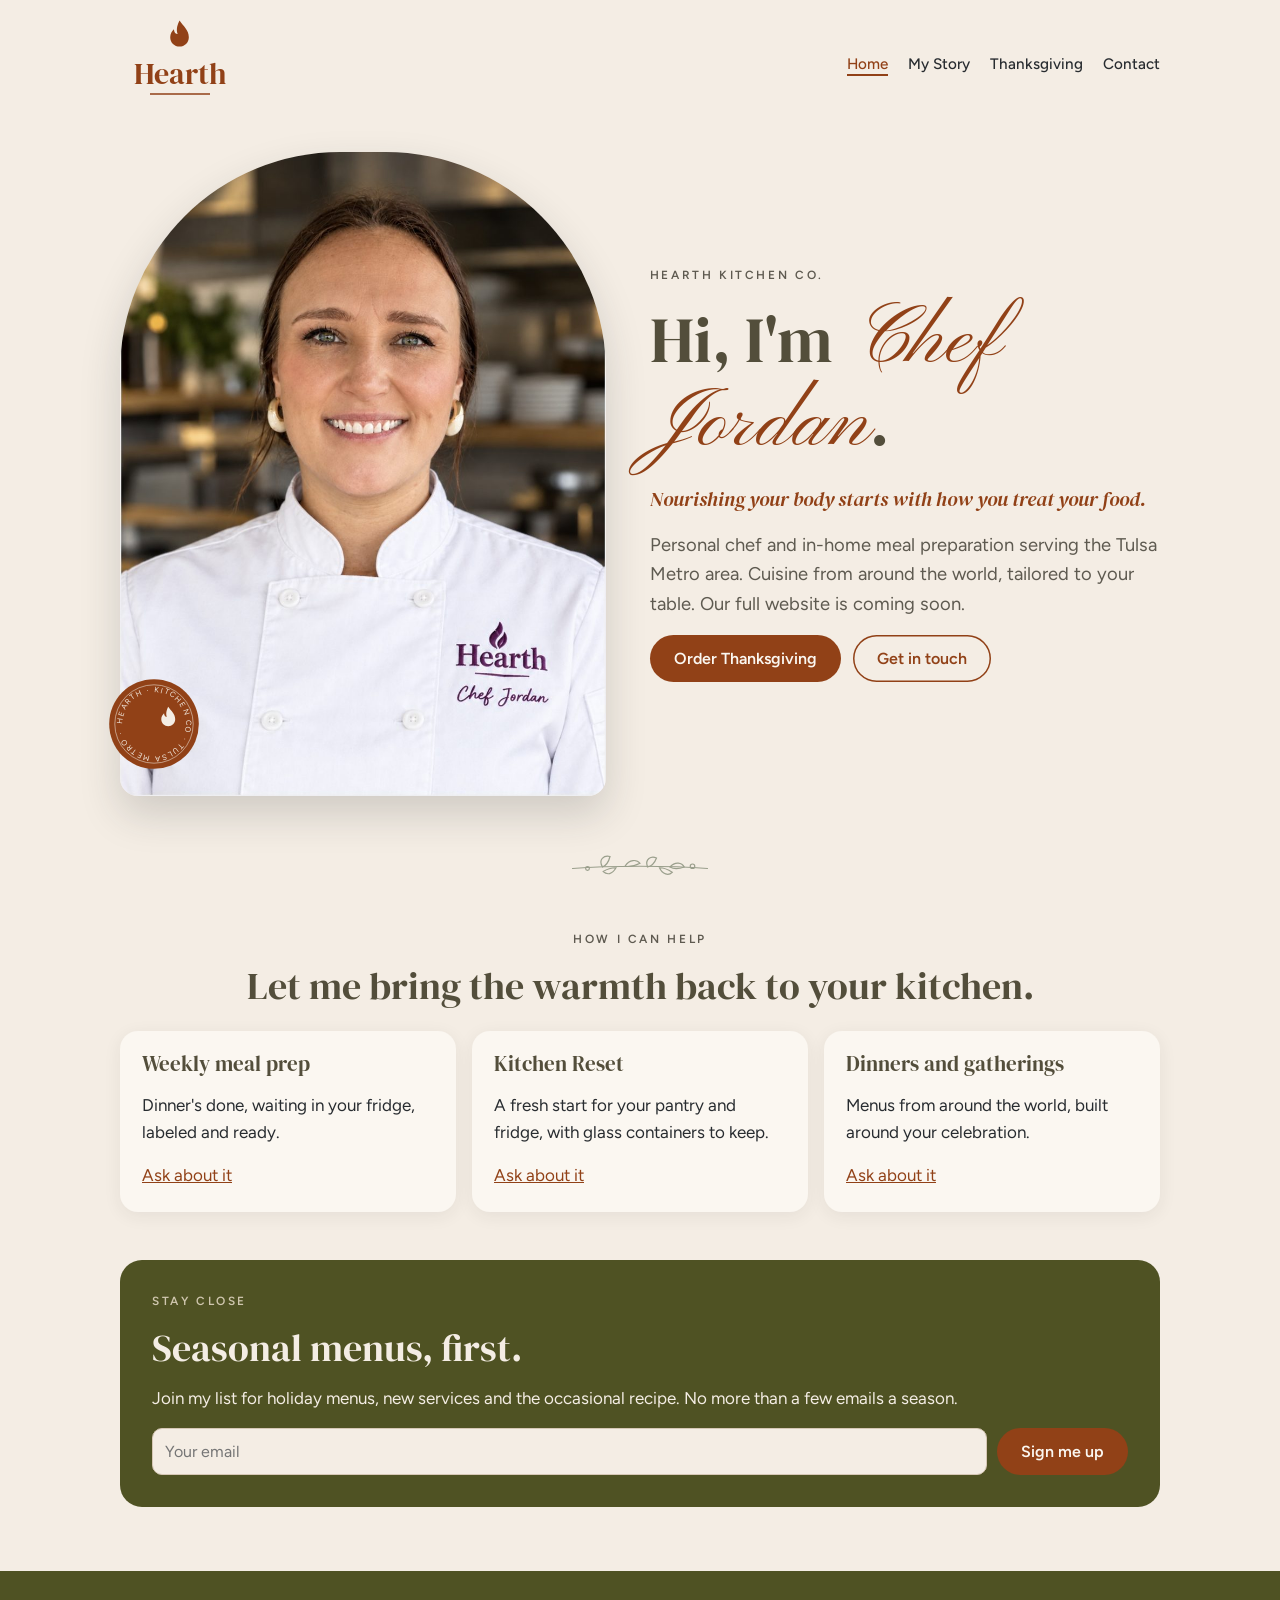
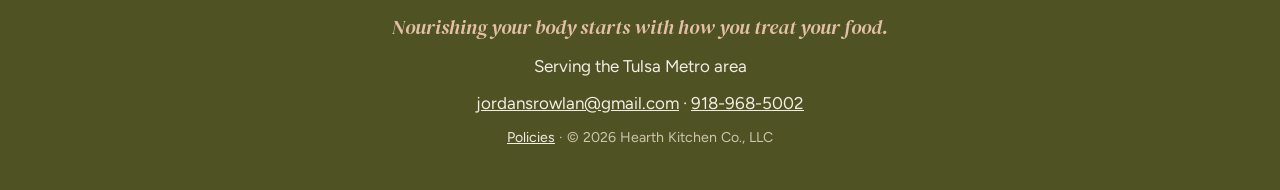
==== index.html @ 982ad9d2 "Add a flame favicon to every page Co-Authored-By: Claude Opus 5.5 <noreply@anthropic.com> Claude-Ses" ====
<!doctype html>
<html lang="en">
<head>
<meta charset="utf-8">
<meta name="viewport" content="width=device-width,initial-scale=1,viewport-fit=cover">
<title>Hearth Kitchen Co. | Chef Jordan, Tulsa Metro</title>
<meta name="description" content="Personal chef and in-home meal preparation serving the Tulsa Metro area. Cuisine from around the world, tailored to your table.">
<meta name="theme-color" content="#914117">
<link rel="icon" href="favicon.svg" type="image/svg+xml">
<link rel="preconnect" href="https://fonts.googleapis.com"><link rel="preconnect" href="https://fonts.gstatic.com" crossorigin><link rel="stylesheet" href="https://fonts.googleapis.com/css2?family=DM+Serif+Display:ital@0;1&family=Figtree:wght@400;500;600&family=Pinyon+Script&display=swap">
<link rel="stylesheet" href="style.css">
<script type="application/ld+json">{"@context":"https://schema.org","@type":"FoodEstablishment","name":"Hearth Kitchen Co.","legalName":"Hearth Kitchen Co., LLC","description":"Personal chef and in-home meal preparation serving the Tulsa Metro area.","telephone":"+1-918-968-5002","email":"jordansrowlan@gmail.com","founder":{"@type":"Person","name":"Jordan Rowlan","jobTitle":"Owner and Chef"},"areaServed":{"@type":"Place","name":"Tulsa Metro area, Oklahoma"},"address":{"@type":"PostalAddress","addressLocality":"Broken Arrow","addressRegion":"OK","addressCountry":"US"},"servesCuisine":"Global, seasonal, home-cooked","slogan":"Nourishing your body starts with how you treat your food."}</script>
</head>
<body>
<a class="skip" href="#main">Skip to content</a>
<div class="wrap">
<header class="site-head">
  <a class="brand" href="index.html" aria-label="Hearth Kitchen Co. home"><svg viewBox="0 0 120 92" role="img" aria-label="Hearth"><g transform="translate(0,0) scale(.62) translate(36,0)"><path d="M60 4c6 9 15 15 15 27 0 9-7 15-15 15s-15-6-15-15c0-6 3-10 6-13 0 5 3 8 6 8-3-8 0-16 3-22z" fill="currentColor"/></g><text x="60" y="66" text-anchor="middle" font-family="DM Serif Display, Georgia, serif" font-size="30" fill="currentColor">Hearth</text><line x1="30" y1="76" x2="90" y2="76" stroke="currentColor" stroke-width="1.4"/></svg></a>
  <nav class="site-nav" aria-label="Main"><ul><li><a href="index.html" aria-current="page">Home</a></li><li><a href="story.html">My Story</a></li><li><a href="thanksgiving.html">Thanksgiving</a></li><li><a href="contact.html">Contact</a></li></ul></nav>
</header>
<main id="main">

<section class="hero" aria-labelledby="hi">
  <div class="portrait">
    <img src="images/chef-jordan.jpg" width="900" height="1193" alt="Chef Jordan Rowlan of Hearth Kitchen Co., smiling in her Hearth chef coat." fetchpriority="high">
    <svg class="seal" viewBox="0 0 120 120" aria-hidden="true"><defs><path id="ring" d="M60 60m-40 0a40 40 0 1 1 80 0a40 40 0 1 1-80 0"/></defs><circle cx="60" cy="60" r="56" fill="#914117"/><circle cx="60" cy="60" r="49" fill="none" stroke="#F4EDE4" stroke-opacity=".55" stroke-width="1.2"/><text font-family="Figtree, sans-serif" font-size="9.5" letter-spacing="3" fill="#F4EDE4"><textPath href="#ring" textLength="244" lengthAdjust="spacing">HEARTH · KITCHEN CO · TULSA METRO ·</textPath></text><g transform="translate(43,36) scale(.58)" style="color:#F4EDE4"><path d="M60 4c6 9 15 15 15 27 0 9-7 15-15 15s-15-6-15-15c0-6 3-10 6-13 0 5 3 8 6 8-3-8 0-16 3-22z" fill="currentColor"/></g></svg>
  </div>
  <div class="stack">
    <div class="label">Hearth Kitchen Co.</div>
    <h1 id="hi">Hi, I'm <span class="script">Chef Jordan</span>.</h1>
    <p class="tagline">Nourishing your body starts with how you treat your food.</p>
    <p class="lede">Personal chef and in-home meal preparation serving the Tulsa Metro area. Cuisine from around the world, tailored to your table. Our full website is coming soon.</p>
    <div class="ctas">
      <a class="btn" href="thanksgiving.html">Order Thanksgiving</a>
      <a class="btn ghost" href="contact.html">Get in touch</a>
    </div>
  </div>
</section>

<svg class="sprig" viewBox="0 0 200 40" aria-hidden="true" fill="none" stroke="currentColor" stroke-width="1.6" stroke-linecap="round"><path d="M10 22 C60 18 140 18 190 22"/><path d="M50 20c-6-10 2-16 10-14-2 8-5 12-10 14z"/><path d="M80 19c6-10 16-9 20-4-8 4-14 5-20 4z"/><path d="M110 20c-4-11 5-15 12-12-3 8-7 11-12 12z"/><path d="M140 20c7-8 16-6 19 0-8 3-14 3-19 0z"/><path d="M68 21c-5 9-12 10-17 5 6-4 11-5 17-5z"/><path d="M126 21c4 9 12 11 17 6-6-4-11-6-17-6z"/><circle cx="170" cy="19" r="3"/><circle cx="30" cy="22" r="2.5"/></svg>

<section aria-labelledby="help">
  <div class="stack" style="text-align:center;justify-items:center;margin-bottom:24px">
    <div class="label">How I can help</div>
    <h2 id="help">Let me bring the warmth back to your kitchen.</h2>
  </div>
  <div class="offer">
    <article class="card stack"><h3>Weekly meal prep</h3><p>Dinner's done, waiting in your fridge, labeled and ready.</p><p><a href="contact.html">Ask about it</a></p></article>
    <article class="card stack"><h3>Kitchen Reset</h3><p>A fresh start for your pantry and fridge, with glass containers to keep.</p><p><a href="contact.html">Ask about it</a></p></article>
    <article class="card stack"><h3>Dinners and gatherings</h3><p>Menus from around the world, built around your celebration.</p><p><a href="contact.html">Ask about it</a></p></article>
  </div>
</section>

<section class="dark stack" aria-labelledby="news">
  <div class="label">Stay close</div>
  <h2 id="news">Seasonal menus, first.</h2>
  <p>Join my list for holiday menus, new services and the occasional recipe. No more than a few emails a season.</p>
  <form class="inline-form" action="#" method="POST" data-formspree data-thanks="You're on the list. Thank you! With love, Jordan.">
    <label for="news-email" class="skip">Email</label>
    <input id="news-email" name="email" type="email" autocomplete="email" placeholder="Your email" required>
    <input type="hidden" name="_subject" value="New email signup">
    <input type="hidden" name="list" value="newsletter">
    <button class="btn" type="submit">Sign me up</button>
    <p class="formmsg" hidden role="status" style="flex-basis:100%"></p>
  </form>
</section>

</main>
</div>
<footer class="site-foot">
  <div class="wrap">
    <div class="tagline">Nourishing your body starts with how you treat your food.</div>
    <div>Serving the Tulsa Metro area</div>
    <div><a href="mailto:jordansrowlan@gmail.com">jordansrowlan@gmail.com</a> &middot; <a href="tel:+19189685002">918-968-5002</a></div>
    <div class="social" data-social></div>
    <small><a href="policies.html">Policies</a> &middot; &copy; <span data-year>2026</span> Hearth Kitchen Co., LLC</small>
  </div>
</footer>
<script src="data.js"></script>
<script src="site.js"></script>
<script src="form.js"></script>
</body>
</html>
---- style.css ----
/* Hearth Kitchen Co. — earthy old-world palette from Jordan's vision board.
   Colors live in variables so the designer can swap them later. */
:root{
  --terracotta:#914117;   /* primary, logo, buttons */
  --sand:#E3D5C6;         /* backgrounds */
  --sand-light:#F4EDE4;   /* lighter pages */
  --sage:#9A9F8C;         /* panels */
  --olive:#4F5223;        /* footer, dark sections */
  --moss:#534E3B;         /* headings */
  --charcoal:#282C30;     /* body text */
  --sky:#7D898F;          /* soft accent */
  --gold:#B8975A;         /* tiny accents only */

  --bg:var(--sand-light); --surface:#FBF7F1; --panel:#EAE0D3; --ink:var(--charcoal);
  --head:var(--moss); --muted:#5E5A50; --rule:#D6C7B5; --accent:var(--terracotta);
  --on-accent:#FBF7F1; --dark:var(--olive); --on-dark:#F4EDE4; --focus:#914117;

  --display:"DM Serif Display",Georgia,"Times New Roman",serif;
  --body:"Figtree",system-ui,-apple-system,"Segoe UI",sans-serif;
  --script:"Pinyon Script","Snell Roundhand","Apple Chancery",cursive;
}
@media (prefers-color-scheme:dark){:root:not([data-theme="light"]){
  --bg:#1E1C17; --surface:#28251E; --panel:#312D24; --ink:#EDE5DA; --head:#E3D5C6;
  --muted:#BDB3A4; --rule:#463F33; --accent:#D4835A; --on-accent:#1E1C17;
  --dark:#2C2E15; --on-dark:#EDE5DA; --focus:#E39A72; color-scheme:dark}}
:root[data-theme="dark"]{
  --bg:#1E1C17; --surface:#28251E; --panel:#312D24; --ink:#EDE5DA; --head:#E3D5C6;
  --muted:#BDB3A4; --rule:#463F33; --accent:#D4835A; --on-accent:#1E1C17;
  --dark:#2C2E15; --on-dark:#EDE5DA; --focus:#E39A72; color-scheme:dark}

*{box-sizing:border-box}
html{scroll-padding-top:80px}
body{margin:0;background:var(--bg);color:var(--ink);font-family:var(--body);font-size:17px;line-height:1.6;
  padding-left:max(16px,env(safe-area-inset-left,0px));padding-right:max(16px,env(safe-area-inset-right,0px))}
img{max-width:100%;height:auto;display:block}
a{color:var(--accent)}
a:focus-visible,button:focus-visible,input:focus-visible,select:focus-visible,textarea:focus-visible{outline:3px solid var(--focus);outline-offset:2px}
.wrap{max-width:1040px;margin:0 auto}
.skip{position:absolute;left:-999px}.skip:focus{left:16px;top:16px;background:var(--surface);padding:8px 12px;z-index:20}

/* Header */
.site-head{display:flex;align-items:center;justify-content:space-between;gap:16px;flex-wrap:wrap;padding:18px 0}
.brand{display:flex;align-items:center;gap:10px;text-decoration:none;color:var(--accent)}
.brand svg{width:120px;height:auto}
.site-nav ul{display:flex;gap:6px 20px;list-style:none;margin:0;padding:0;flex-wrap:wrap}
.site-nav a{color:var(--ink);text-decoration:none;font-weight:500;font-size:.95rem;padding:4px 0}
.site-nav a:hover,.site-nav a[aria-current="page"]{color:var(--accent);text-decoration:underline;text-underline-offset:5px;text-decoration-thickness:1.5px}

/* Type */
h1,h2,h3{font-family:var(--display);font-weight:400;color:var(--head);line-height:1.1;text-wrap:balance;margin:0}
h1{font-size:clamp(2.5rem,7vw,4rem)}
h2{font-size:clamp(1.8rem,5vw,2.4rem)}
h3{font-size:1.3rem}
p{margin:0}
.label{font-size:.74rem;letter-spacing:.22em;text-transform:uppercase;font-weight:600;color:var(--muted)}
.script{font-family:var(--script);font-weight:400;color:var(--accent);font-size:1.3em;line-height:1;padding-left:.12em}
.lede{font-size:1.15rem;color:var(--muted);max-width:56ch}
.tagline{font-family:var(--display);font-style:italic;color:var(--accent);font-size:1.25rem}
.stack{display:grid;gap:16px}
section{padding-block:48px}

/* Buttons */
.btn{display:inline-block;background:var(--accent);color:var(--on-accent);text-decoration:none;font:600 1rem var(--body);padding:14px 24px;border-radius:999px;border:0;cursor:pointer;text-align:center}
.btn:hover{filter:brightness(1.08)}
.btn.ghost{background:transparent;color:var(--accent);box-shadow:inset 0 0 0 1.5px var(--accent)}
.btn[aria-disabled="true"]{opacity:.5;pointer-events:none}
.ctas{display:flex;gap:12px;flex-wrap:wrap}

/* Hero with portrait */
.hero{display:grid;grid-template-columns:minmax(0,1fr) minmax(0,1.05fr);gap:44px;align-items:center;padding-block:24px 56px}
.hero .portrait{position:relative}
.hero .portrait img{border-radius:220px 220px 18px 18px;box-shadow:0 18px 40px rgba(40,44,48,.18)}
.seal{position:absolute;left:-14px;bottom:24px;width:96px;height:96px}
@media (max-width:760px){.hero{grid-template-columns:1fr;gap:28px}.seal{width:76px;height:76px;left:-6px}}

/* Panels and cards */
.panel{background:var(--panel);border-radius:22px;padding:28px}
.card{background:var(--surface);border-radius:18px;padding:22px;box-shadow:0 4px 18px rgba(40,44,48,.07);min-width:0}
.dark{background:var(--dark);color:var(--on-dark);border-radius:22px;padding:32px}
.dark h2,.dark h3{color:var(--on-dark)}
.dark .label{color:#CFC6AE}
.offer{display:grid;grid-template-columns:repeat(3,minmax(0,1fr));gap:16px}
@media (max-width:780px){.offer{grid-template-columns:1fr}}
.soon{display:inline-block;font-size:.72rem;letter-spacing:.16em;text-transform:uppercase;font-weight:600;color:var(--accent);border:1px solid currentColor;border-radius:999px;padding:2px 10px}

/* Botanical divider */
.sprig{display:block;margin:0 auto;width:150px;height:auto;color:var(--sage)}

/* Forms */
form{display:grid;gap:14px}
.row{display:grid;grid-template-columns:repeat(2,minmax(0,1fr));gap:14px}
@media (max-width:560px){.row{grid-template-columns:1fr}}
label{display:grid;gap:5px;font-weight:600;font-size:.92rem;min-width:0}
input,select,textarea{font:400 1rem var(--body);color:var(--ink);background:var(--bg);border:1px solid var(--rule);border-radius:10px;padding:11px 12px;width:100%}
textarea{min-height:110px;resize:vertical}
.inline-form{display:flex;gap:10px;flex-wrap:wrap}
.inline-form input{flex:1 1 220px}
.formnote{font-size:.88rem;color:var(--muted)}
.formmsg{border-radius:12px;padding:14px 16px;margin:0}
.formmsg.ok{background:var(--panel)}
.formmsg.err{box-shadow:inset 0 0 0 1.5px var(--accent);background:var(--surface)}

/* Thanksgiving */
.facts{display:grid;grid-template-columns:repeat(3,minmax(0,1fr));gap:12px}
.fact{background:var(--panel);border-radius:14px;padding:14px 16px;min-width:0}
.fact b{display:block;font-family:var(--display);font-weight:400;font-size:1.25rem;color:var(--head)}
@media (max-width:620px){.facts{grid-template-columns:1fr}}
.note{display:grid;grid-template-columns:auto minmax(0,1fr);gap:18px;align-items:start}
.note img{width:92px;height:92px;border-radius:50%;object-fit:cover;object-position:50% 20%;box-shadow:0 0 0 4px var(--surface),0 0 0 5px var(--rule)}
.course{padding-top:28px}
.item{display:grid;grid-template-columns:minmax(0,1fr) auto;gap:4px 18px;padding:14px 0;border-top:1px solid var(--rule)}
.item h3{font-size:1.2rem}
.item .desc{color:var(--muted);font-size:.95rem}
.item .size{font-size:.85rem;color:var(--muted)}
.item .price{font-weight:600;font-variant-numeric:tabular-nums;white-space:nowrap}
.closed{background:var(--surface);border-radius:14px;padding:16px;box-shadow:inset 0 0 0 1.5px var(--accent)}

/* Story */
.story-portrait img{border-radius:22px;width:100%;max-height:640px;object-fit:cover;object-position:50% 22%}
.prose{max-width:66ch;display:grid;gap:16px;font-size:1.06rem}
.prose h2{margin-top:18px}
.creds{display:flex;flex-wrap:wrap;gap:8px;list-style:none;margin:6px 0 0;padding:0}
.creds li{background:var(--panel);border-radius:999px;padding:6px 14px;font-size:.88rem}
.signoff{font-family:var(--script);color:var(--accent);font-size:2.2rem;line-height:1.1}

/* Footer */
.site-foot{background:var(--dark);color:var(--on-dark);margin:64px calc(-1 * max(16px,env(safe-area-inset-left,0px))) 0;
  padding:40px max(16px,env(safe-area-inset-left,0px)) calc(40px + env(safe-area-inset-bottom,0px))}
.site-foot .wrap{display:grid;gap:10px;text-align:center}
.site-foot a{color:var(--on-dark)}
.site-foot .tagline{color:#E3BFA6}
.site-foot small{color:#CFC6AE}
.social{display:flex;gap:16px;justify-content:center}
@media (prefers-reduced-motion:reduce){*{transition:none!important;animation:none!important}}
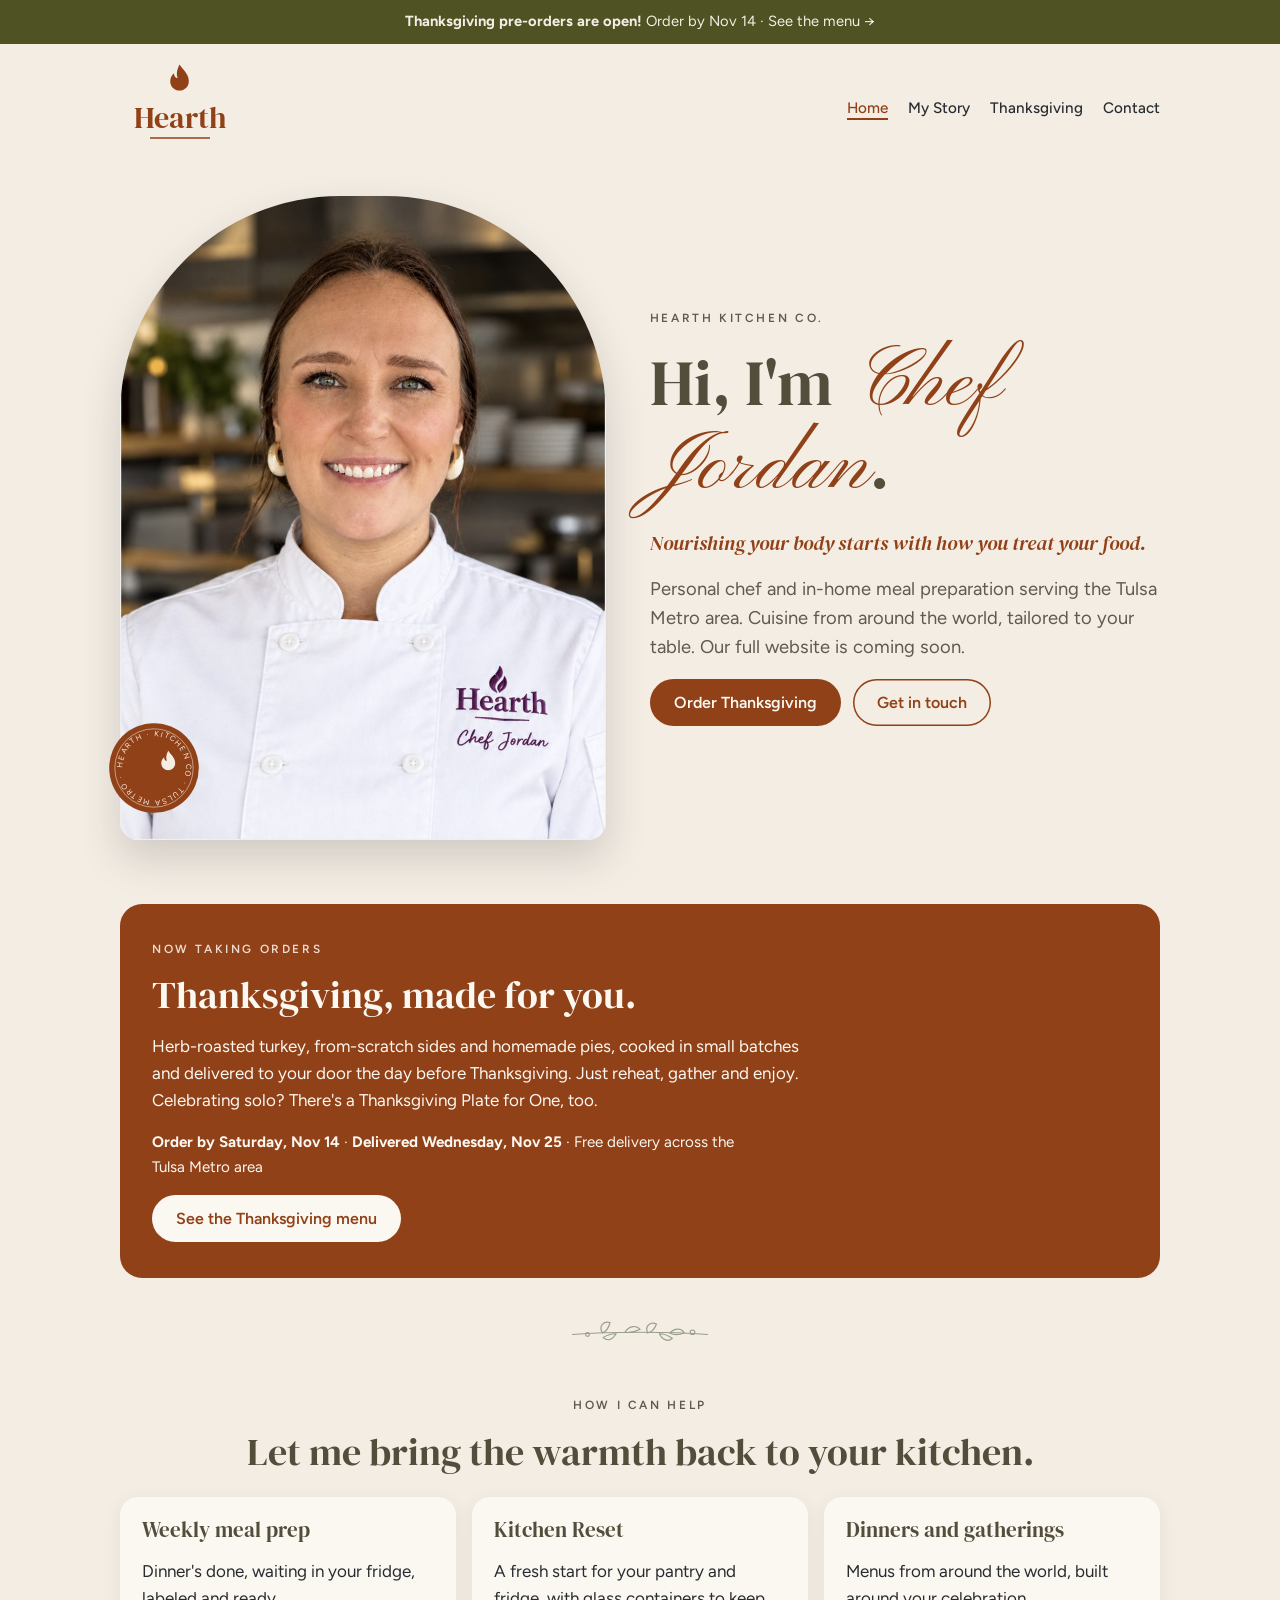
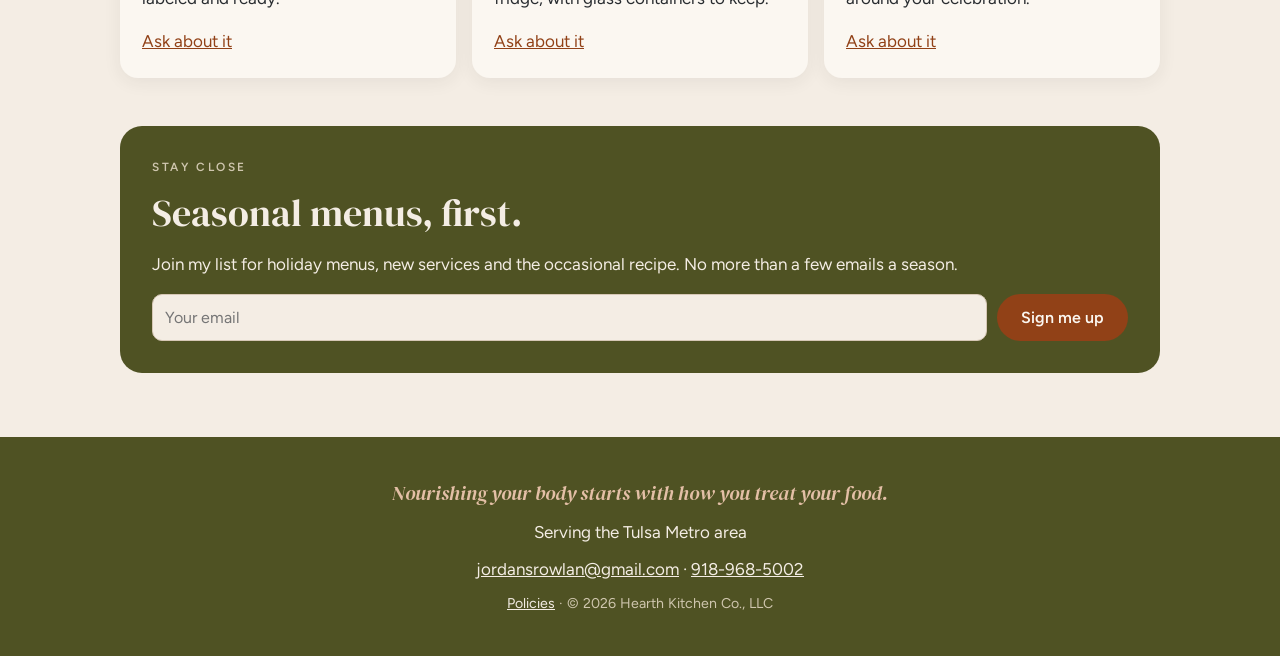
==== commit 0fd3f522: "Feature Thanksgiving pre-orders on the home page Co-Authored-By: Claude Opus 5.5 <noreply@anthropic." ====
--- a/index.html
+++ b/index.html
@@ -13,6 +13,7 @@
 </head>
 <body>
 <a class="skip" href="#main">Skip to content</a>
+<a class="announce" href="thanksgiving.html"><b>Thanksgiving pre-orders are open!</b> Order by Nov 14 &middot; See the menu &rarr;</a>
 <div class="wrap">
 <header class="site-head">
   <a class="brand" href="index.html" aria-label="Hearth Kitchen Co. home"><svg viewBox="0 0 120 92" role="img" aria-label="Hearth"><g transform="translate(0,0) scale(.62) translate(36,0)"><path d="M60 4c6 9 15 15 15 27 0 9-7 15-15 15s-15-6-15-15c0-6 3-10 6-13 0 5 3 8 6 8-3-8 0-16 3-22z" fill="currentColor"/></g><text x="60" y="66" text-anchor="middle" font-family="DM Serif Display, Georgia, serif" font-size="30" fill="currentColor">Hearth</text><line x1="30" y1="76" x2="90" y2="76" stroke="currentColor" stroke-width="1.4"/></svg></a>
@@ -34,6 +35,16 @@
       <a class="btn" href="thanksgiving.html">Order Thanksgiving</a>
       <a class="btn ghost" href="contact.html">Get in touch</a>
     </div>
+  </div>
+</section>
+
+<section class="feature" aria-labelledby="tg-feature">
+  <div class="stack">
+    <div class="label">Now taking orders</div>
+    <h2 id="tg-feature">Thanksgiving, made for you.</h2>
+    <p>Herb-roasted turkey, from-scratch sides and homemade pies, cooked in small batches and delivered to your door the day before Thanksgiving. Just reheat, gather and enjoy. Celebrating solo? There's a Thanksgiving Plate for One, too.</p>
+    <p class="feature-dates"><b>Order by Saturday, Nov 14</b> &middot; <b>Delivered Wednesday, Nov 25</b> &middot; Free delivery across the Tulsa Metro area</p>
+    <p><a class="btn" href="thanksgiving.html">See the Thanksgiving menu</a></p>
   </div>
 </section>
 
--- a/style.css
+++ b/style.css
@@ -132,3 +132,15 @@
 .site-foot small{color:#CFC6AE}
 .social{display:flex;gap:16px;justify-content:center}
 @media (prefers-reduced-motion:reduce){*{transition:none!important;animation:none!important}}
+
+/* Featured seasonal menu on Home */
+.feature{background:var(--accent);color:var(--on-accent);border-radius:22px;padding:36px 32px;margin-block:8px 40px}
+.feature h2{color:var(--on-accent)}
+.feature .label{color:var(--on-accent);opacity:.85}
+.feature p{max-width:60ch}
+.feature .feature-dates{font-size:.95rem}
+.feature .btn{background:var(--on-accent);color:var(--accent)}
+@media (max-width:560px){.feature{padding:28px 22px}}
+.announce{display:block;text-align:center;background:var(--dark);color:var(--on-dark);text-decoration:none;font-size:.92rem;
+  padding:10px max(16px,env(safe-area-inset-left,0px));margin:0 calc(-1 * max(16px,env(safe-area-inset-left,0px)))}
+.announce:hover{text-decoration:underline}
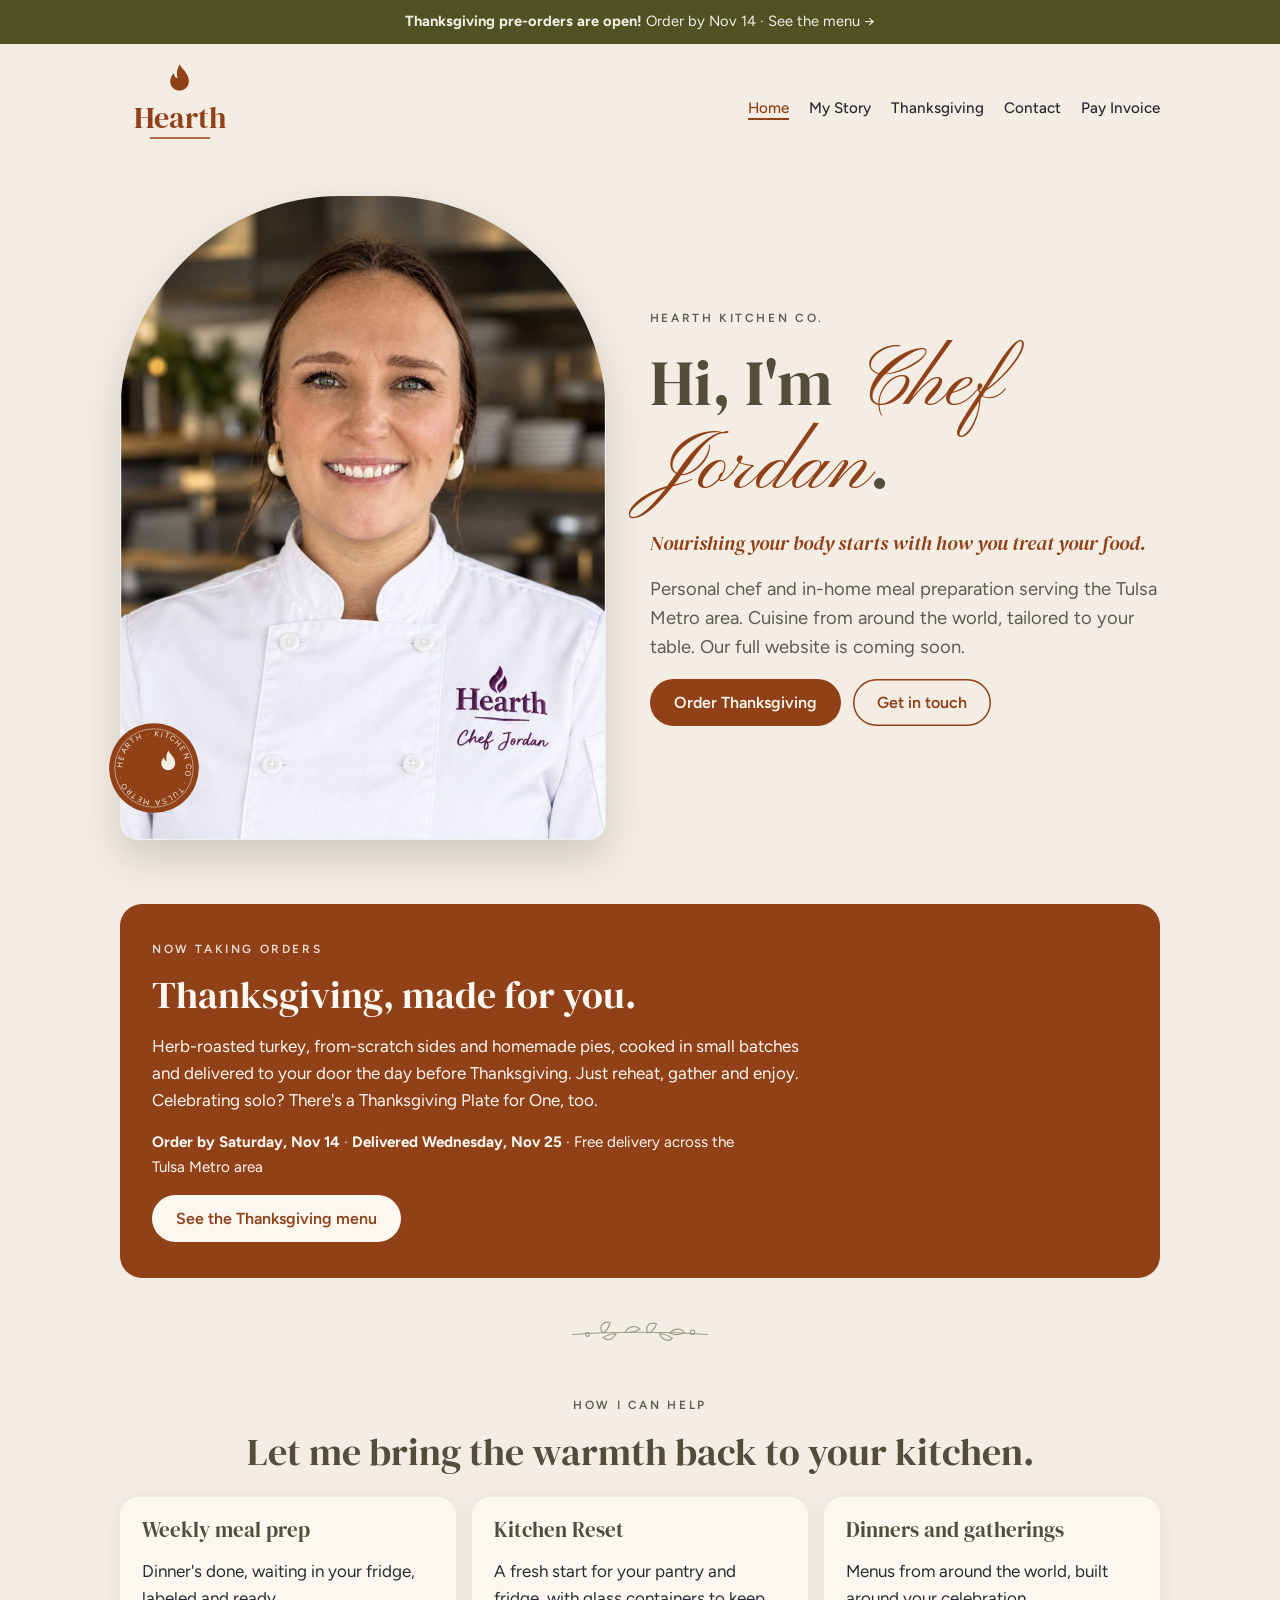
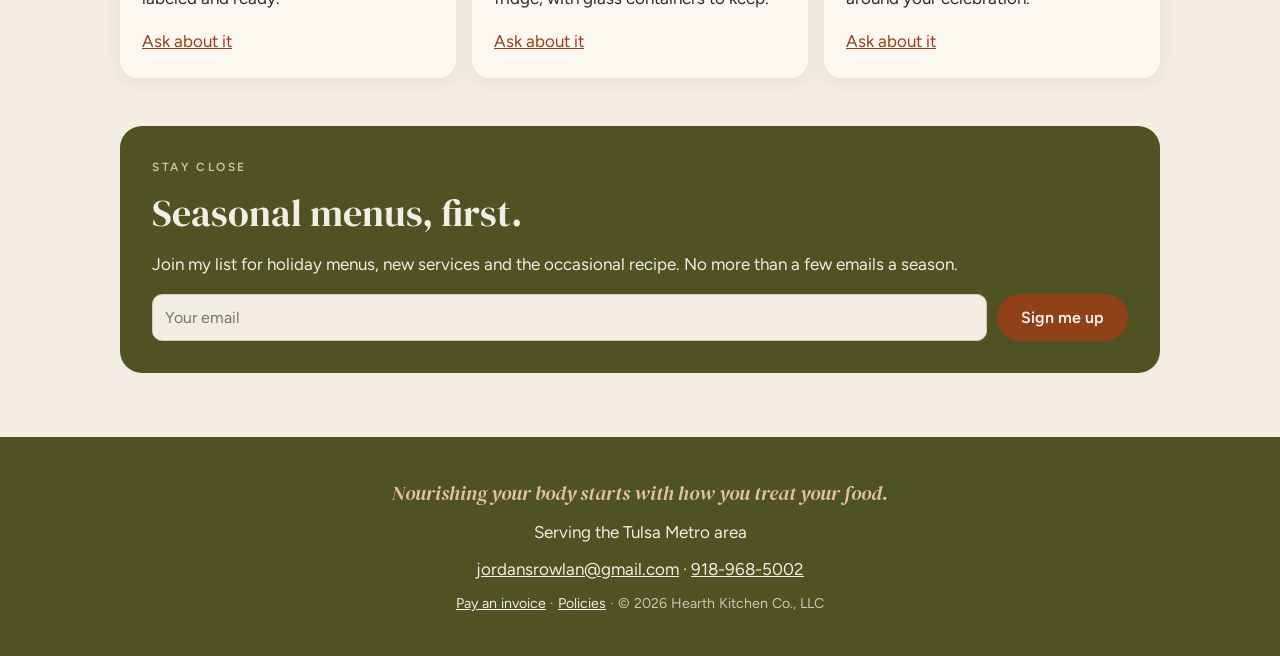
==== commit f768d7ae: "Add a Pay Invoice page with a Stripe checkout for invoice payments Co-Authored-By: Claude Opus 5.5 <" ====
--- a/index.html
+++ b/index.html
@@ -17,7 +17,7 @@
 <div class="wrap">
 <header class="site-head">
   <a class="brand" href="index.html" aria-label="Hearth Kitchen Co. home"><svg viewBox="0 0 120 92" role="img" aria-label="Hearth"><g transform="translate(0,0) scale(.62) translate(36,0)"><path d="M60 4c6 9 15 15 15 27 0 9-7 15-15 15s-15-6-15-15c0-6 3-10 6-13 0 5 3 8 6 8-3-8 0-16 3-22z" fill="currentColor"/></g><text x="60" y="66" text-anchor="middle" font-family="DM Serif Display, Georgia, serif" font-size="30" fill="currentColor">Hearth</text><line x1="30" y1="76" x2="90" y2="76" stroke="currentColor" stroke-width="1.4"/></svg></a>
-  <nav class="site-nav" aria-label="Main"><ul><li><a href="index.html" aria-current="page">Home</a></li><li><a href="story.html">My Story</a></li><li><a href="thanksgiving.html">Thanksgiving</a></li><li><a href="contact.html">Contact</a></li></ul></nav>
+  <nav class="site-nav" aria-label="Main"><ul><li><a href="index.html" aria-current="page">Home</a></li><li><a href="story.html">My Story</a></li><li><a href="thanksgiving.html">Thanksgiving</a></li><li><a href="contact.html">Contact</a></li><li><a href="pay.html">Pay Invoice</a></li></ul></nav>
 </header>
 <main id="main">
 
@@ -84,7 +84,7 @@
     <div>Serving the Tulsa Metro area</div>
     <div><a href="mailto:jordansrowlan@gmail.com">jordansrowlan@gmail.com</a> &middot; <a href="tel:+19189685002">918-968-5002</a></div>
     <div class="social" data-social></div>
-    <small><a href="policies.html">Policies</a> &middot; &copy; <span data-year>2026</span> Hearth Kitchen Co., LLC</small>
+    <small><a href="pay.html">Pay an invoice</a> &middot; <a href="policies.html">Policies</a> &middot; &copy; <span data-year>2026</span> Hearth Kitchen Co., LLC</small>
   </div>
 </footer>
 <script src="data.js"></script>
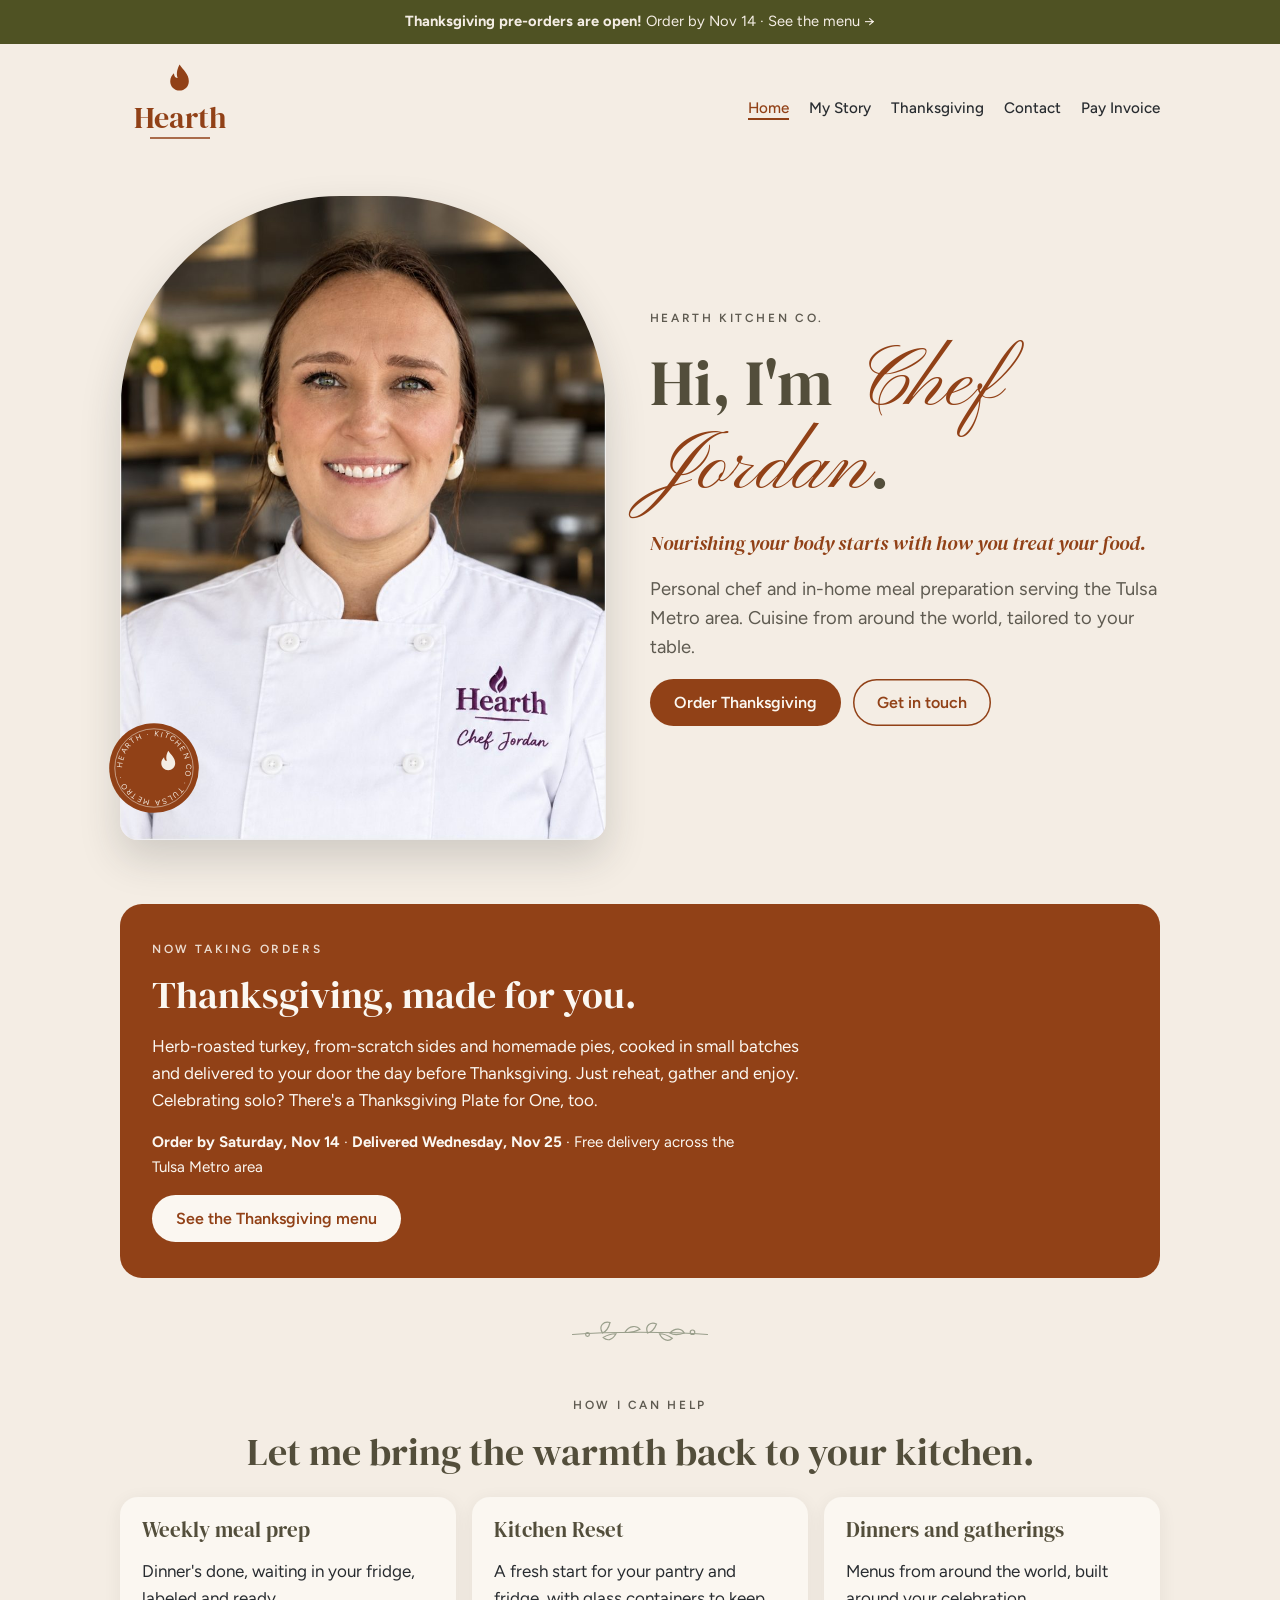
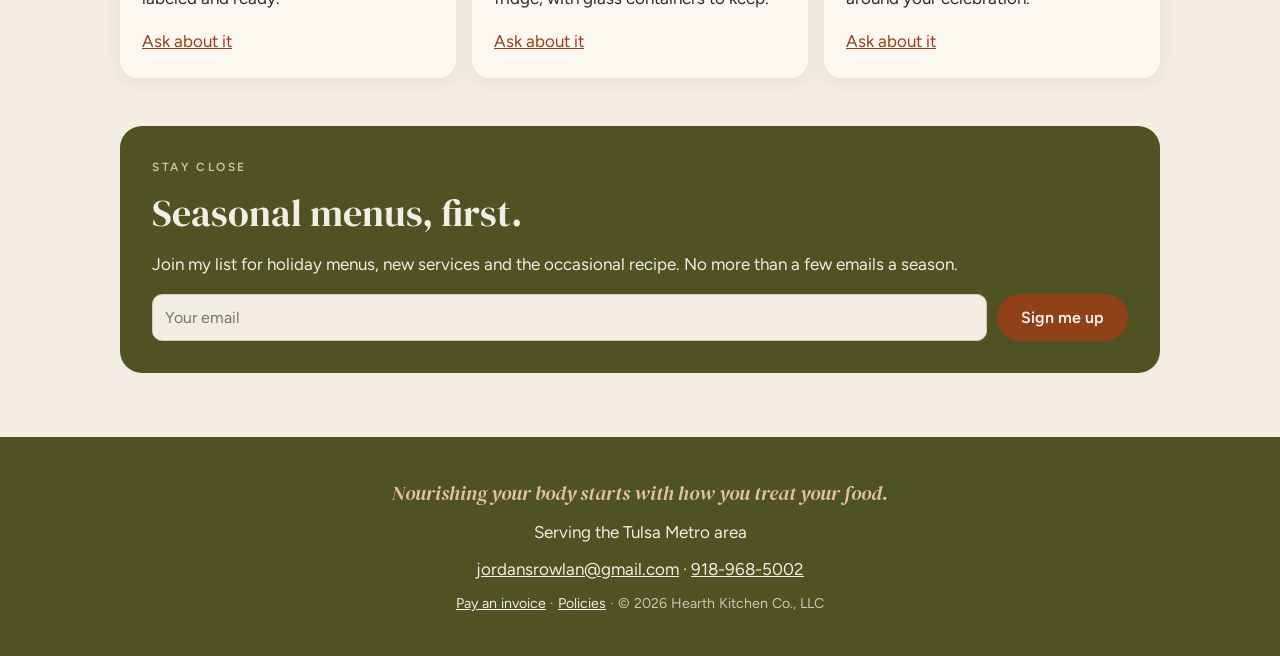
==== commit 81122164: "Polish site: one-line phone menu, smaller phone portrait, à la carte ordering copy Co-Authored-By: C" ====
--- a/index.html
+++ b/index.html
@@ -30,7 +30,7 @@
     <div class="label">Hearth Kitchen Co.</div>
     <h1 id="hi">Hi, I'm <span class="script">Chef Jordan</span>.</h1>
     <p class="tagline">Nourishing your body starts with how you treat your food.</p>
-    <p class="lede">Personal chef and in-home meal preparation serving the Tulsa Metro area. Cuisine from around the world, tailored to your table. Our full website is coming soon.</p>
+    <p class="lede">Personal chef and in-home meal preparation serving the Tulsa Metro area. Cuisine from around the world, tailored to your table.</p>
     <div class="ctas">
       <a class="btn" href="thanksgiving.html">Order Thanksgiving</a>
       <a class="btn ghost" href="contact.html">Get in touch</a>
--- a/style.css
+++ b/style.css
@@ -144,3 +144,15 @@
 .announce{display:block;text-align:center;background:var(--dark);color:var(--on-dark);text-decoration:none;font-size:.92rem;
   padding:10px max(16px,env(safe-area-inset-left,0px));margin:0 calc(-1 * max(16px,env(safe-area-inset-left,0px)))}
 .announce:hover{text-decoration:underline}
+
+/* Phones: keep the menu on one line and bring the name up on the first screen */
+@media (max-width:560px){
+  .site-head{padding:12px 0;gap:8px}
+  .brand svg{width:92px}
+  .site-nav ul{gap:6px 13px;flex-wrap:nowrap}
+  .site-nav a{font-size:.84rem;white-space:nowrap}
+  .hero{padding-block:8px 40px;gap:20px}
+  .hero .portrait{max-width:250px;margin-inline:auto}
+  .hero .portrait img{border-radius:140px 140px 16px 16px}
+  .seal{width:64px;height:64px;left:-18px;bottom:14px}
+}
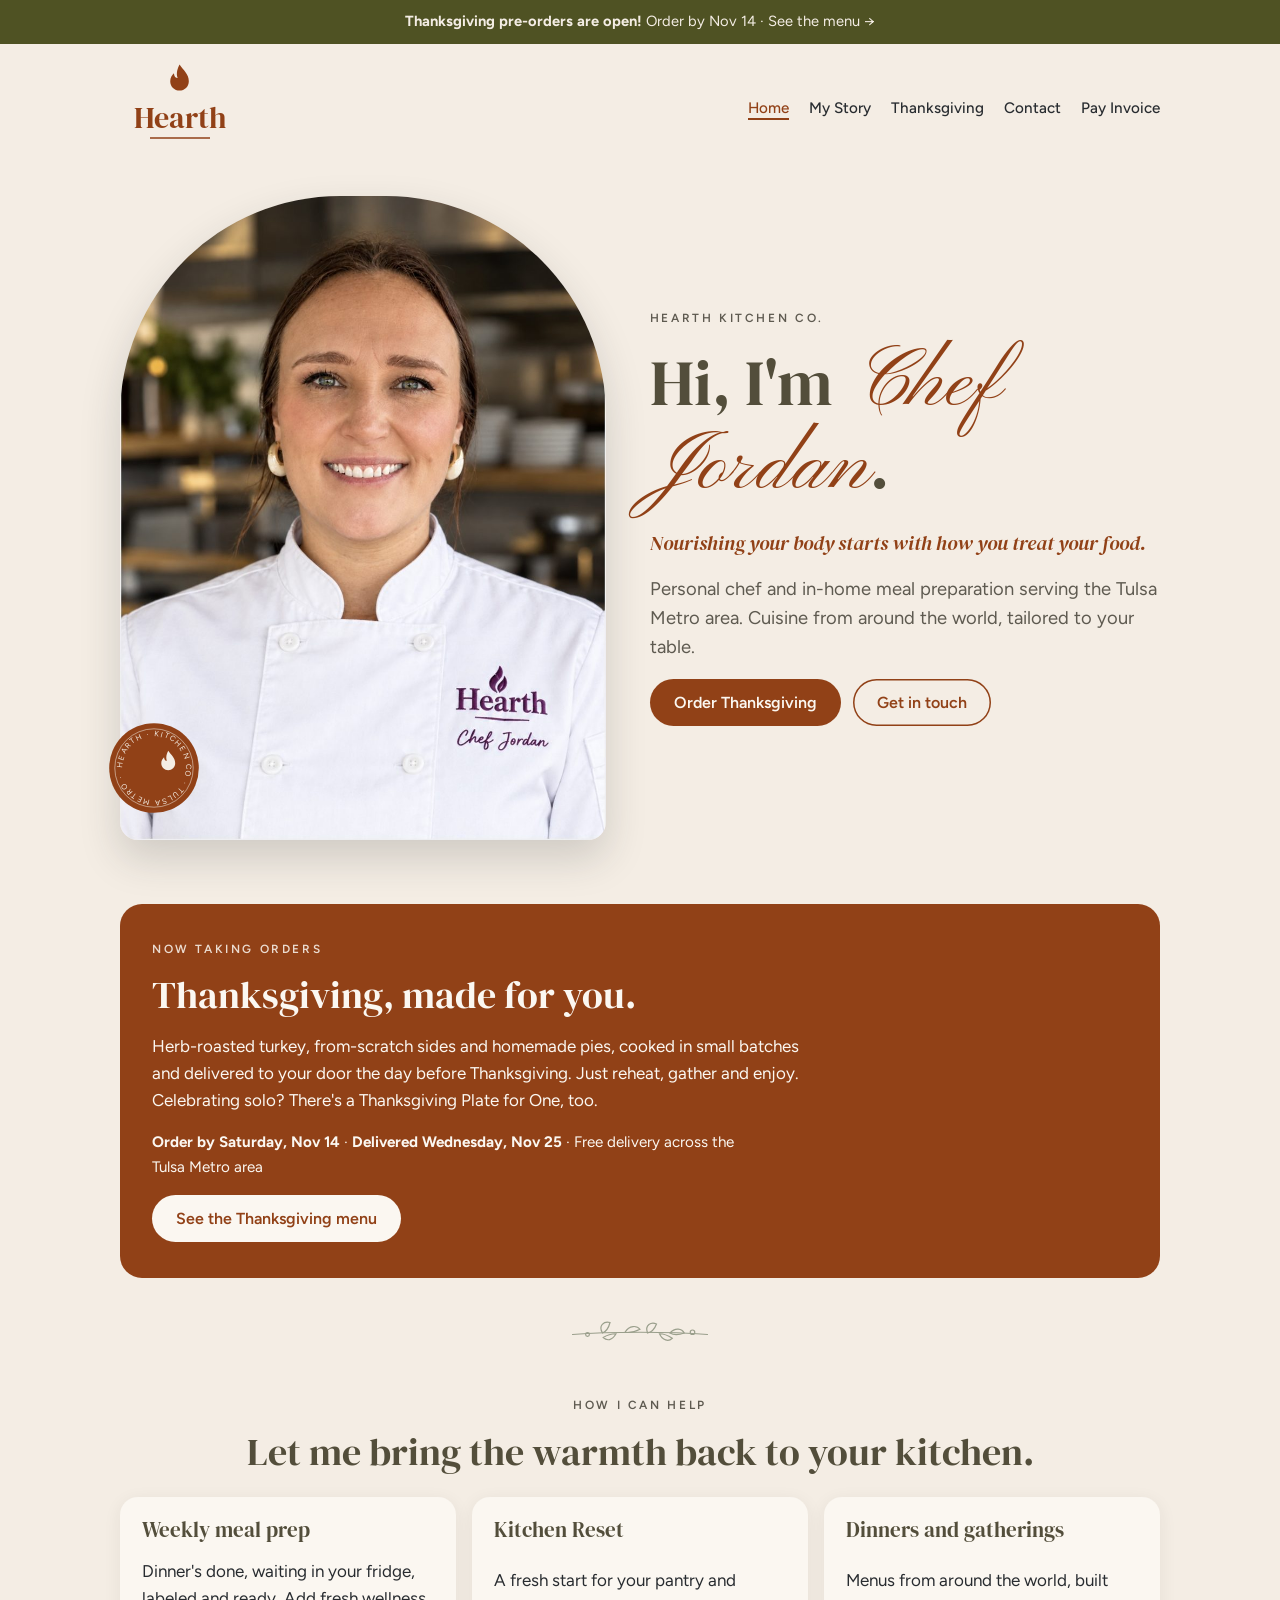
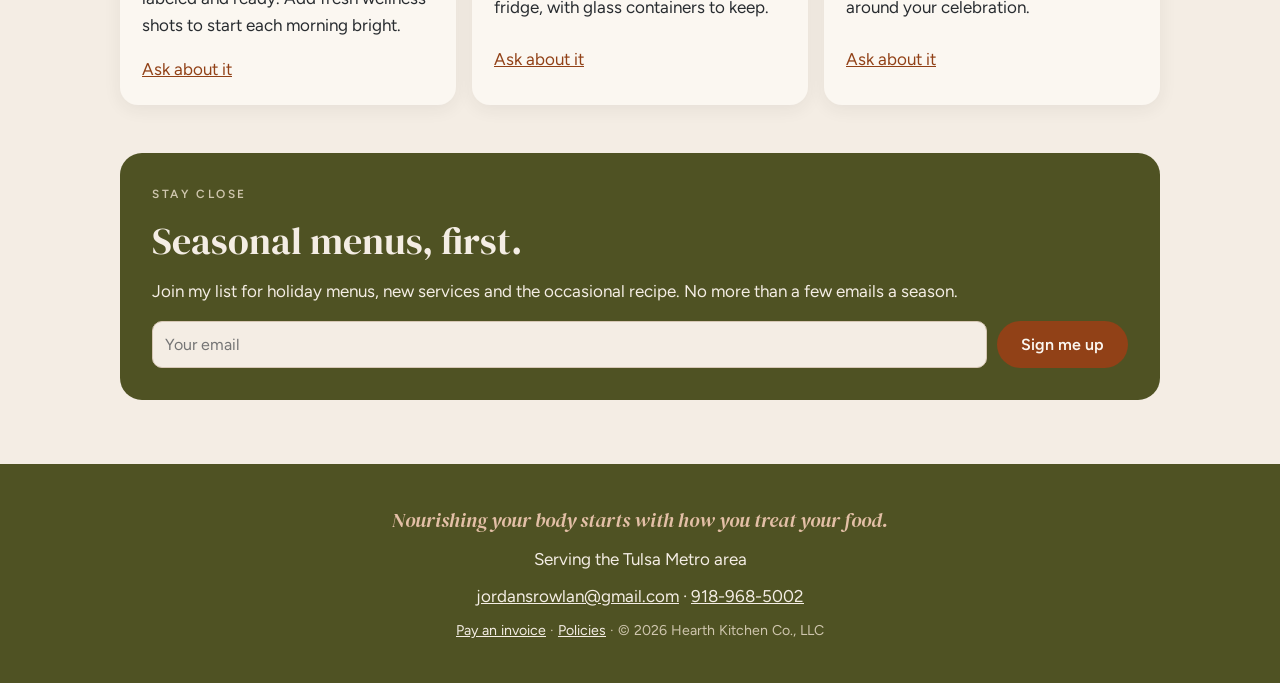
==== commit 5de1fd3c: "Mention wellness shots with weekly meal prep; add to contact form Co-Authored-By: Claude Opus 5.5 <n" ====
--- a/index.html
+++ b/index.html
@@ -56,7 +56,7 @@
     <h2 id="help">Let me bring the warmth back to your kitchen.</h2>
   </div>
   <div class="offer">
-    <article class="card stack"><h3>Weekly meal prep</h3><p>Dinner's done, waiting in your fridge, labeled and ready.</p><p><a href="contact.html">Ask about it</a></p></article>
+    <article class="card stack"><h3>Weekly meal prep</h3><p>Dinner's done, waiting in your fridge, labeled and ready. Add fresh wellness shots to start each morning bright.</p><p><a href="contact.html">Ask about it</a></p></article>
     <article class="card stack"><h3>Kitchen Reset</h3><p>A fresh start for your pantry and fridge, with glass containers to keep.</p><p><a href="contact.html">Ask about it</a></p></article>
     <article class="card stack"><h3>Dinners and gatherings</h3><p>Menus from around the world, built around your celebration.</p><p><a href="contact.html">Ask about it</a></p></article>
   </div>
--- a/style.css
+++ b/style.css
@@ -156,3 +156,30 @@
   .hero .portrait img{border-radius:140px 140px 16px 16px}
   .seal{width:64px;height:64px;left:-18px;bottom:14px}
 }
+
+/* Thanksgiving cart */
+[hidden]{display:none!important}
+.buy{display:grid;justify-items:end;align-content:start;gap:8px}
+.qty{display:flex;align-items:center;gap:6px}
+.btn.add{padding:8px 18px;font-size:.92rem}
+.qbtn{width:38px;height:38px;border-radius:50%;border:0;background:var(--panel);color:var(--accent);font:600 1.25rem/1 var(--body);cursor:pointer}
+.qbtn:hover{filter:brightness(.96)}
+.qn{min-width:1.6em;text-align:center;font-weight:600;font-variant-numeric:tabular-nums}
+.cartbar{position:fixed;left:0;right:0;bottom:0;z-index:30;background:var(--surface);box-shadow:0 -6px 24px rgba(40,44,48,.16);border-top:1px solid var(--rule);padding:12px 16px calc(12px + env(safe-area-inset-bottom))}
+.cb-in{max-width:1040px;margin:0 auto;display:flex;align-items:center;justify-content:space-between;gap:14px}
+.cb-sum{font-variant-numeric:tabular-nums;line-height:1.35;min-width:0}
+.cb-note{font-size:.8rem;color:var(--muted)}
+.cb-circle{color:var(--accent);font-size:.95rem}
+.cb-total{color:var(--head);font-size:1.05rem}
+.struck{text-decoration:line-through;color:var(--muted)}
+.cb-err{color:var(--accent);font-size:.85rem;font-weight:600;margin-top:2px}
+#cb-go{flex:none}
+body.has-cart{padding-bottom:120px}
+.circle{background:var(--surface);border-radius:14px;padding:14px 16px;box-shadow:inset 0 0 0 1.5px var(--accent);color:var(--ink)}
+.circle b{color:var(--accent)}
+.sides3{display:grid;grid-template-columns:repeat(3,minmax(0,1fr));gap:10px}
+.sides3 label{display:grid;gap:4px;font-size:.88rem;font-weight:600}
+@media (max-width:620px){.sides3{grid-template-columns:1fr}}
+.platelist{margin:0;padding:0;list-style:none;display:grid;gap:8px}
+.platelist li{display:flex;justify-content:space-between;align-items:center;gap:12px;background:var(--surface);border-radius:12px;padding:10px 14px}
+.linkbtn{background:none;border:0;color:var(--accent);text-decoration:underline;font:inherit;cursor:pointer;padding:4px}
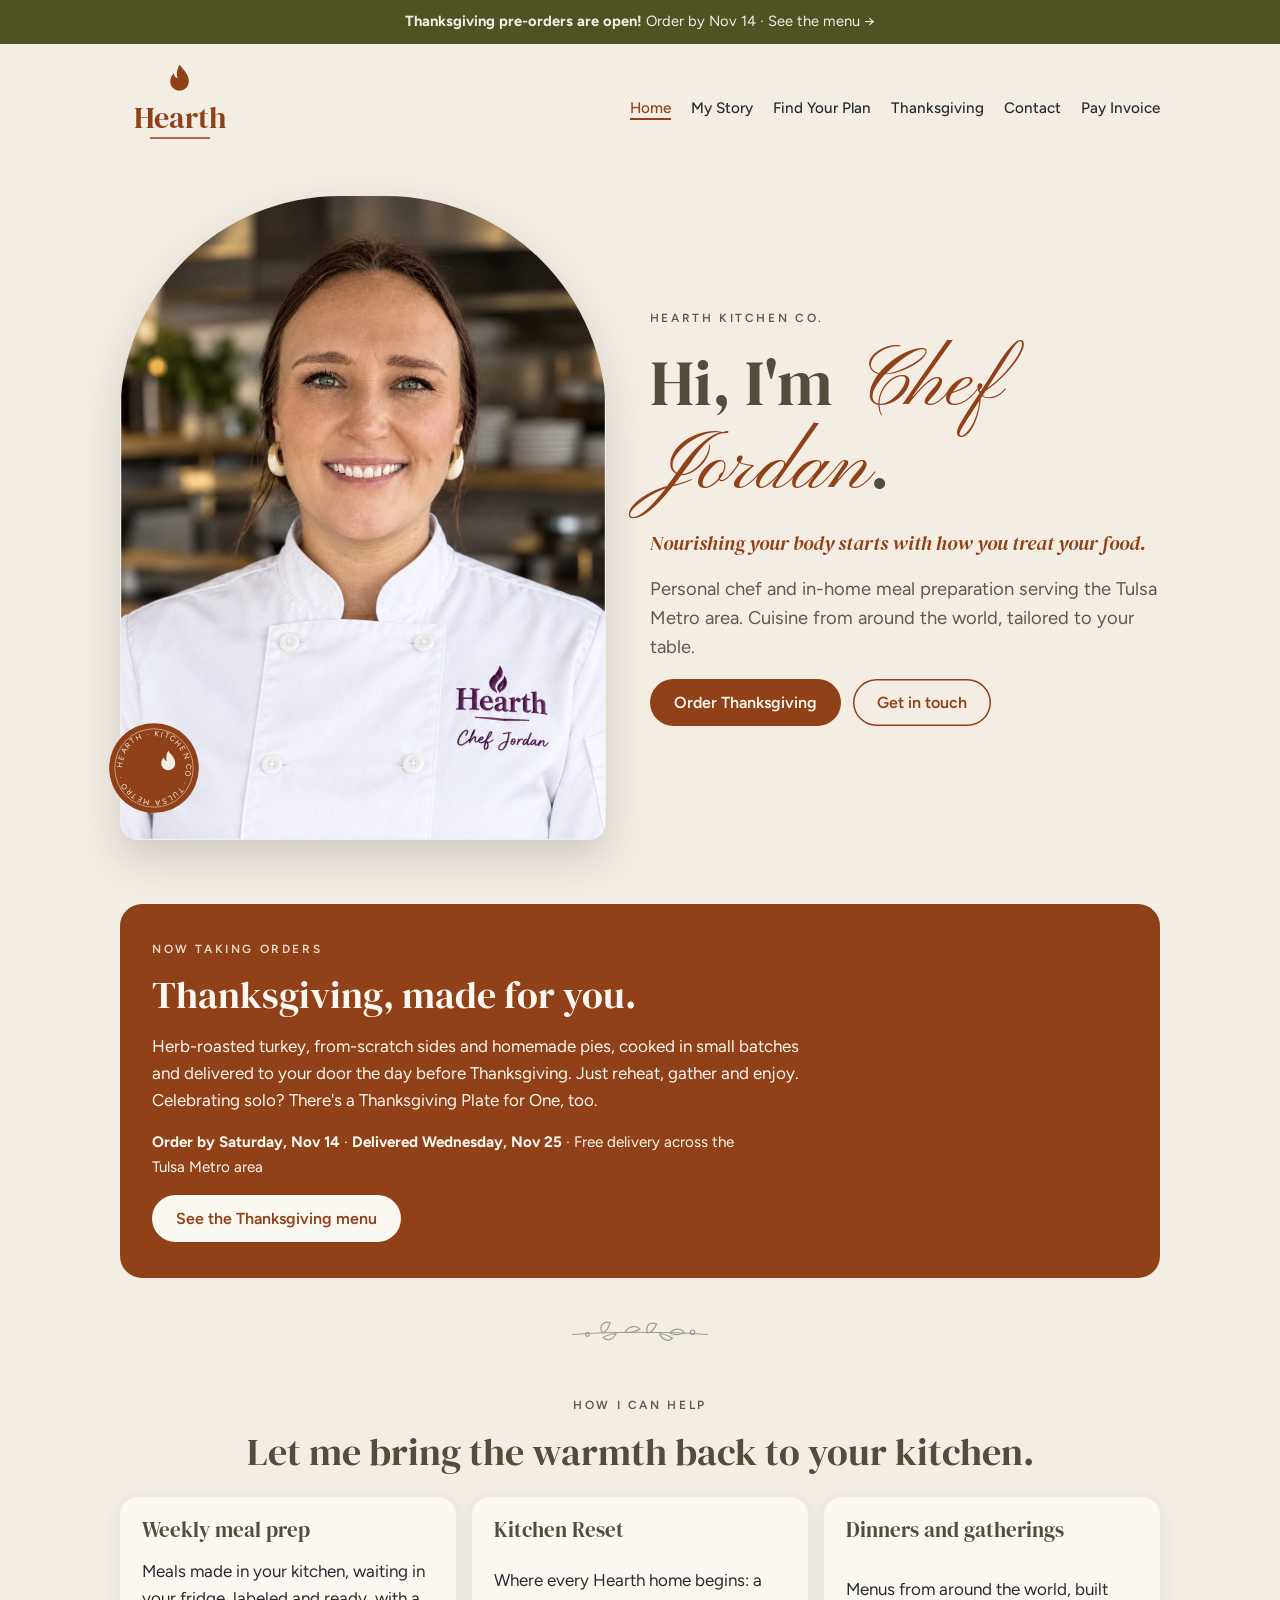
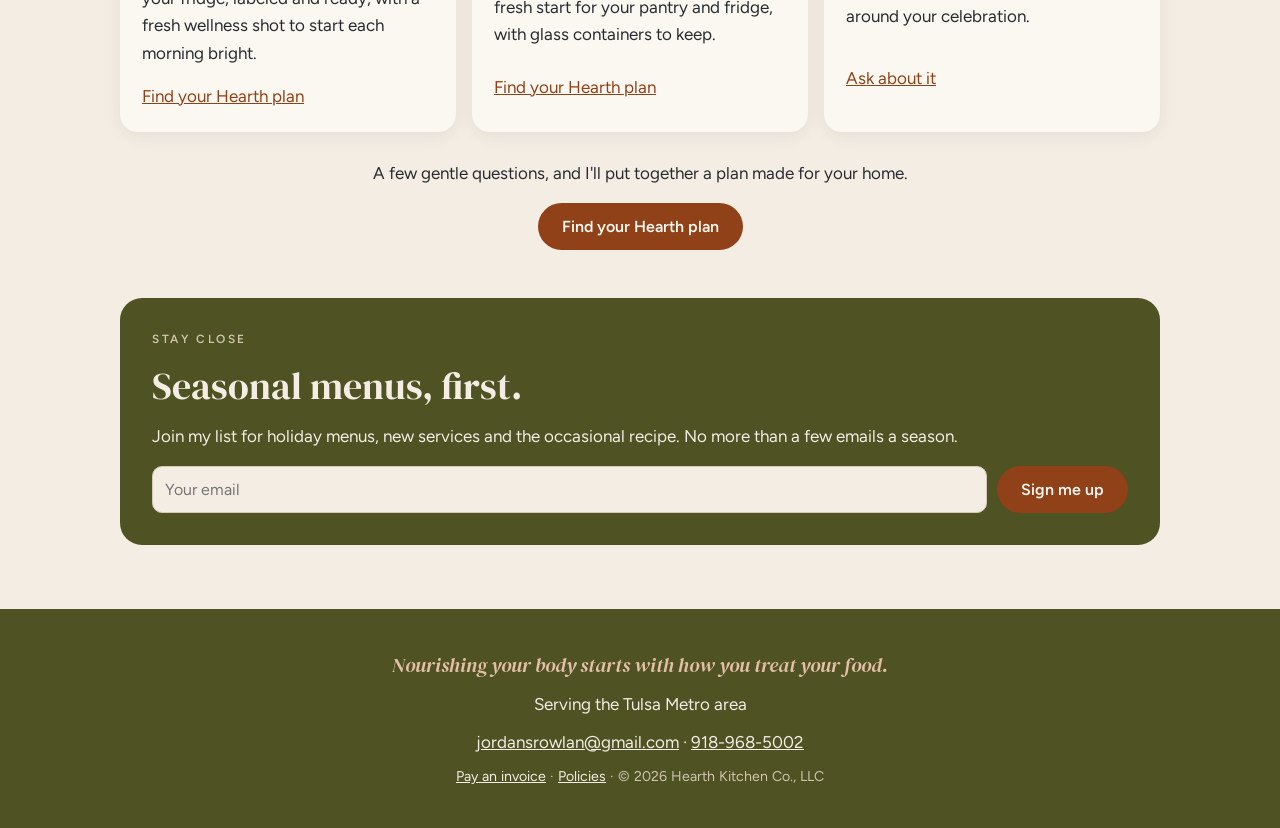
==== commit 2582d79f: "Link the plan quiz from the menu and home page, add the Kitchen Reset checklist page, and replace co" ====
--- a/index.html
+++ b/index.html
@@ -17,7 +17,7 @@
 <div class="wrap">
 <header class="site-head">
   <a class="brand" href="index.html" aria-label="Hearth Kitchen Co. home"><svg viewBox="0 0 120 92" role="img" aria-label="Hearth"><g transform="translate(0,0) scale(.62) translate(36,0)"><path d="M60 4c6 9 15 15 15 27 0 9-7 15-15 15s-15-6-15-15c0-6 3-10 6-13 0 5 3 8 6 8-3-8 0-16 3-22z" fill="currentColor"/></g><text x="60" y="66" text-anchor="middle" font-family="DM Serif Display, Georgia, serif" font-size="30" fill="currentColor">Hearth</text><line x1="30" y1="76" x2="90" y2="76" stroke="currentColor" stroke-width="1.4"/></svg></a>
-  <nav class="site-nav" aria-label="Main"><ul><li><a href="index.html" aria-current="page">Home</a></li><li><a href="story.html">My Story</a></li><li><a href="thanksgiving.html">Thanksgiving</a></li><li><a href="contact.html">Contact</a></li><li><a href="pay.html">Pay Invoice</a></li></ul></nav>
+  <nav class="site-nav" aria-label="Main"><ul><li><a href="index.html" aria-current="page">Home</a></li><li><a href="story.html">My Story</a></li><li><a href="quiz.html">Find Your Plan</a></li><li><a href="thanksgiving.html">Thanksgiving</a></li><li><a href="contact.html">Contact</a></li><li><a href="pay.html">Pay Invoice</a></li></ul></nav>
 </header>
 <main id="main">
 
@@ -56,9 +56,13 @@
     <h2 id="help">Let me bring the warmth back to your kitchen.</h2>
   </div>
   <div class="offer">
-    <article class="card stack"><h3>Weekly meal prep</h3><p>Dinner's done, waiting in your fridge, labeled and ready. Add fresh wellness shots to start each morning bright.</p><p><a href="contact.html">Ask about it</a></p></article>
-    <article class="card stack"><h3>Kitchen Reset</h3><p>A fresh start for your pantry and fridge, with glass containers to keep.</p><p><a href="contact.html">Ask about it</a></p></article>
+    <article class="card stack"><h3>Weekly meal prep</h3><p>Meals made in your kitchen, waiting in your fridge, labeled and ready, with a fresh wellness shot to start each morning bright.</p><p><a href="quiz.html">Find your Hearth plan</a></p></article>
+    <article class="card stack"><h3>Kitchen Reset</h3><p>Where every Hearth home begins: a fresh start for your pantry and fridge, with glass containers to keep.</p><p><a href="quiz.html">Find your Hearth plan</a></p></article>
     <article class="card stack"><h3>Dinners and gatherings</h3><p>Menus from around the world, built around your celebration.</p><p><a href="contact.html">Ask about it</a></p></article>
+  </div>
+  <div class="stack" style="text-align:center;justify-items:center;margin-top:28px">
+    <p>A few gentle questions, and I'll put together a plan made for your home.</p>
+    <p><a class="btn" href="quiz.html">Find your Hearth plan</a></p>
   </div>
 </section>
 
--- a/style.css
+++ b/style.css
@@ -149,8 +149,9 @@
 @media (max-width:560px){
   .site-head{padding:12px 0;gap:8px}
   .brand svg{width:92px}
-  .site-nav ul{gap:6px 13px;flex-wrap:nowrap}
-  .site-nav a{font-size:.84rem;white-space:nowrap}
+  .site-nav ul{gap:6px 11px;flex-wrap:nowrap}
+  .site-nav a{font-size:.8rem;white-space:nowrap}
+  .site-nav li:has(a[href="pay.html"]){display:none}
   .hero{padding-block:8px 40px;gap:20px}
   .hero .portrait{max-width:250px;margin-inline:auto}
   .hero .portrait img{border-radius:140px 140px 16px 16px}
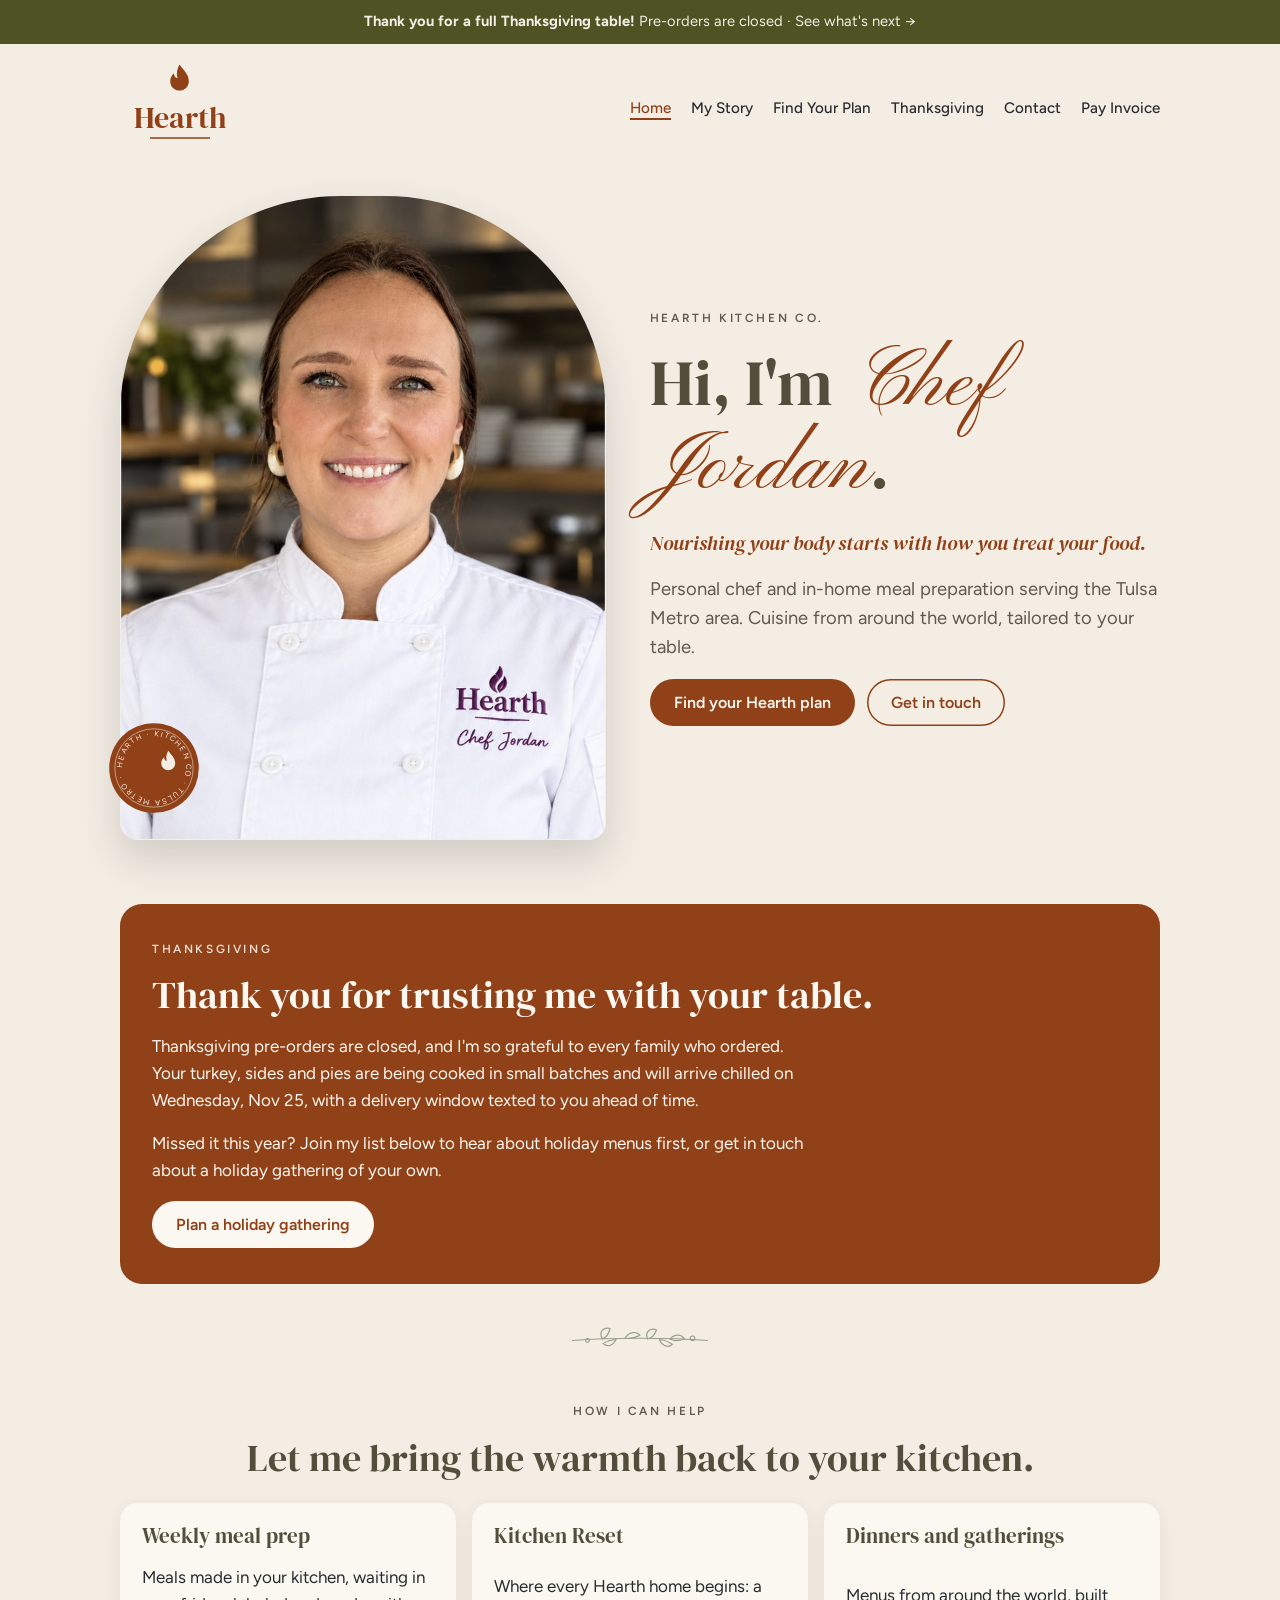
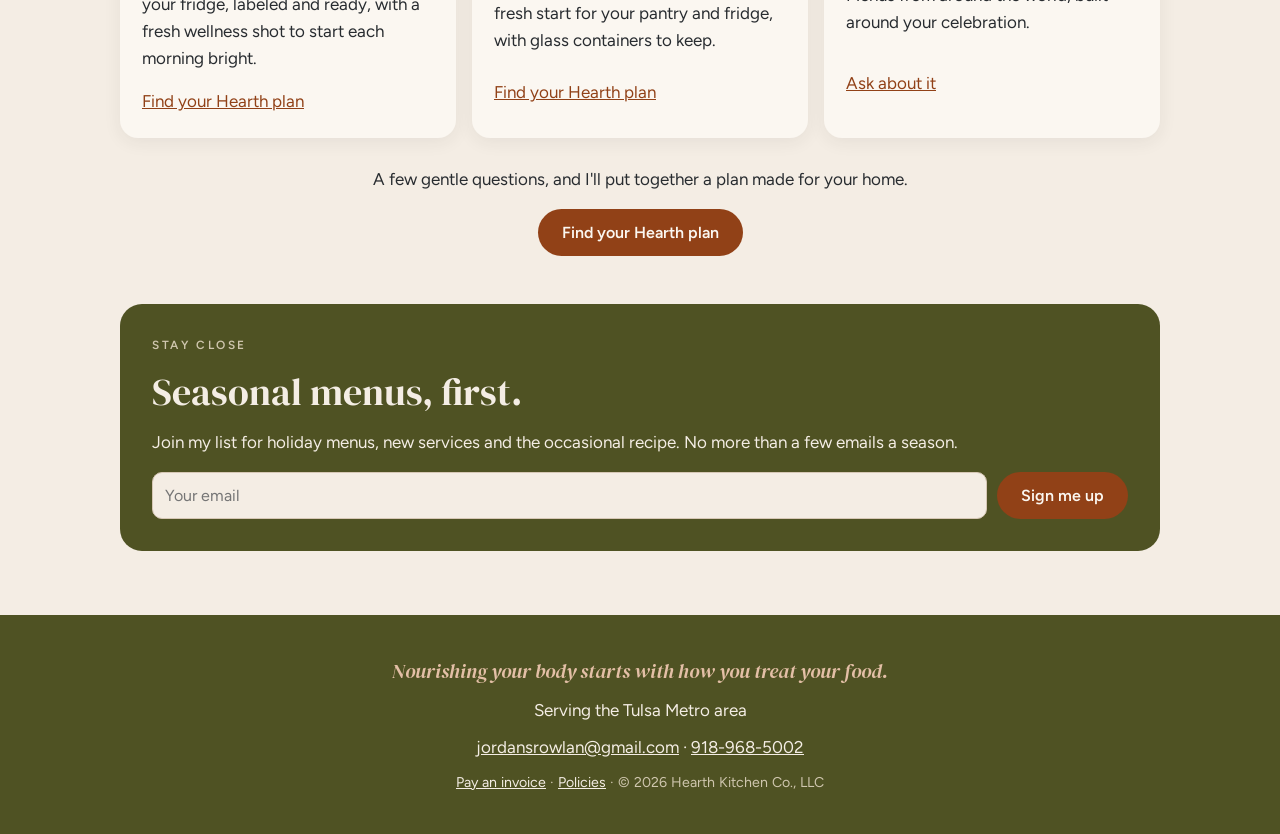
==== commit d1d866ae: "Thank Thanksgiving customers now that pre-orders are closed Home page banner, hero button and featur" ====
--- a/index.html
+++ b/index.html
@@ -13,7 +13,7 @@
 </head>
 <body>
 <a class="skip" href="#main">Skip to content</a>
-<a class="announce" href="thanksgiving.html"><b>Thanksgiving pre-orders are open!</b> Order by Nov 14 &middot; See the menu &rarr;</a>
+<a class="announce" href="thanksgiving.html"><b>Thank you for a full Thanksgiving table!</b> Pre-orders are closed &middot; See what's next &rarr;</a>
 <div class="wrap">
 <header class="site-head">
   <a class="brand" href="index.html" aria-label="Hearth Kitchen Co. home"><svg viewBox="0 0 120 92" role="img" aria-label="Hearth"><g transform="translate(0,0) scale(.62) translate(36,0)"><path d="M60 4c6 9 15 15 15 27 0 9-7 15-15 15s-15-6-15-15c0-6 3-10 6-13 0 5 3 8 6 8-3-8 0-16 3-22z" fill="currentColor"/></g><text x="60" y="66" text-anchor="middle" font-family="DM Serif Display, Georgia, serif" font-size="30" fill="currentColor">Hearth</text><line x1="30" y1="76" x2="90" y2="76" stroke="currentColor" stroke-width="1.4"/></svg></a>
@@ -32,7 +32,7 @@
     <p class="tagline">Nourishing your body starts with how you treat your food.</p>
     <p class="lede">Personal chef and in-home meal preparation serving the Tulsa Metro area. Cuisine from around the world, tailored to your table.</p>
     <div class="ctas">
-      <a class="btn" href="thanksgiving.html">Order Thanksgiving</a>
+      <a class="btn" href="quiz.html">Find your Hearth plan</a>
       <a class="btn ghost" href="contact.html">Get in touch</a>
     </div>
   </div>
@@ -40,11 +40,11 @@
 
 <section class="feature" aria-labelledby="tg-feature">
   <div class="stack">
-    <div class="label">Now taking orders</div>
-    <h2 id="tg-feature">Thanksgiving, made for you.</h2>
-    <p>Herb-roasted turkey, from-scratch sides and homemade pies, cooked in small batches and delivered to your door the day before Thanksgiving. Just reheat, gather and enjoy. Celebrating solo? There's a Thanksgiving Plate for One, too.</p>
-    <p class="feature-dates"><b>Order by Saturday, Nov 14</b> &middot; <b>Delivered Wednesday, Nov 25</b> &middot; Free delivery across the Tulsa Metro area</p>
-    <p><a class="btn" href="thanksgiving.html">See the Thanksgiving menu</a></p>
+    <div class="label">Thanksgiving</div>
+    <h2 id="tg-feature">Thank you for trusting me with your table.</h2>
+    <p>Thanksgiving pre-orders are closed, and I'm so grateful to every family who ordered. Your turkey, sides and pies are being cooked in small batches and will arrive chilled on Wednesday, Nov 25, with a delivery window texted to you ahead of time.</p>
+    <p>Missed it this year? Join my list below to hear about holiday menus first, or get in touch about a holiday gathering of your own.</p>
+    <p><a class="btn" href="contact.html">Plan a holiday gathering</a></p>
   </div>
 </section>
 
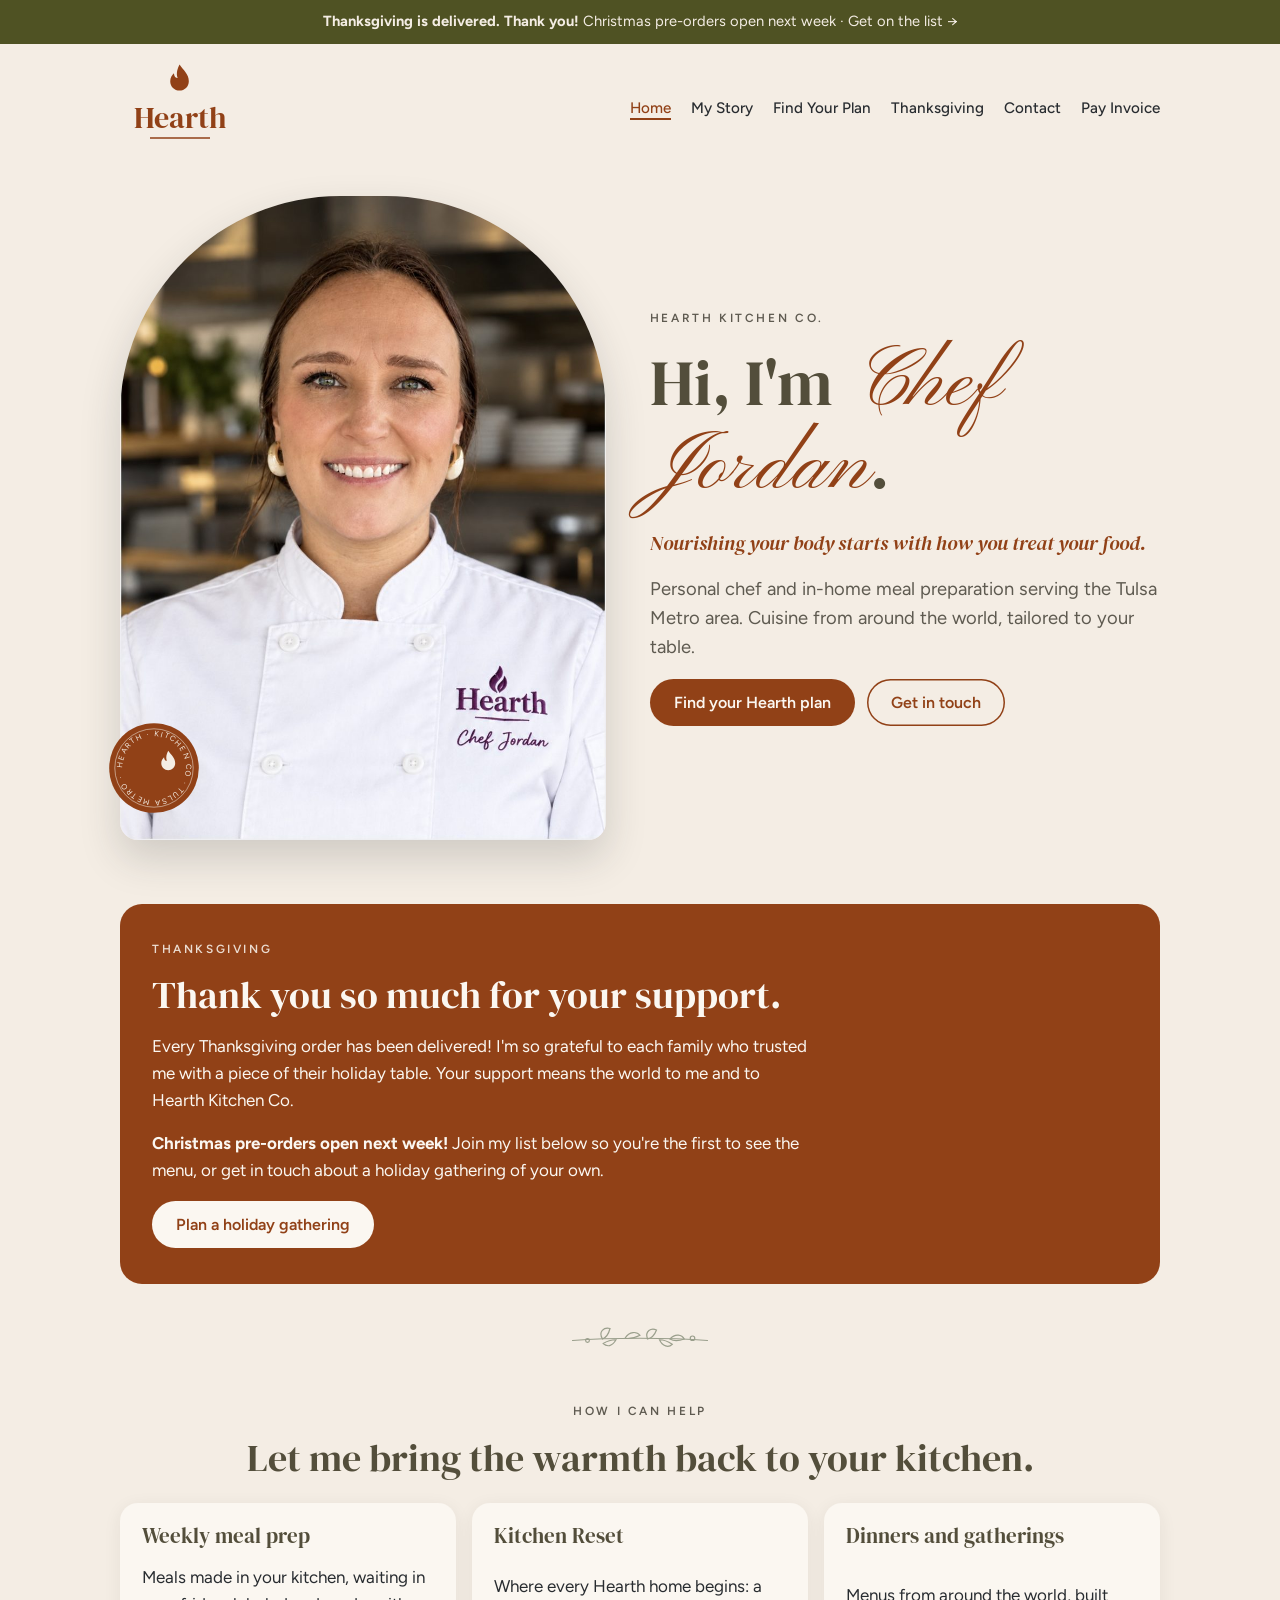
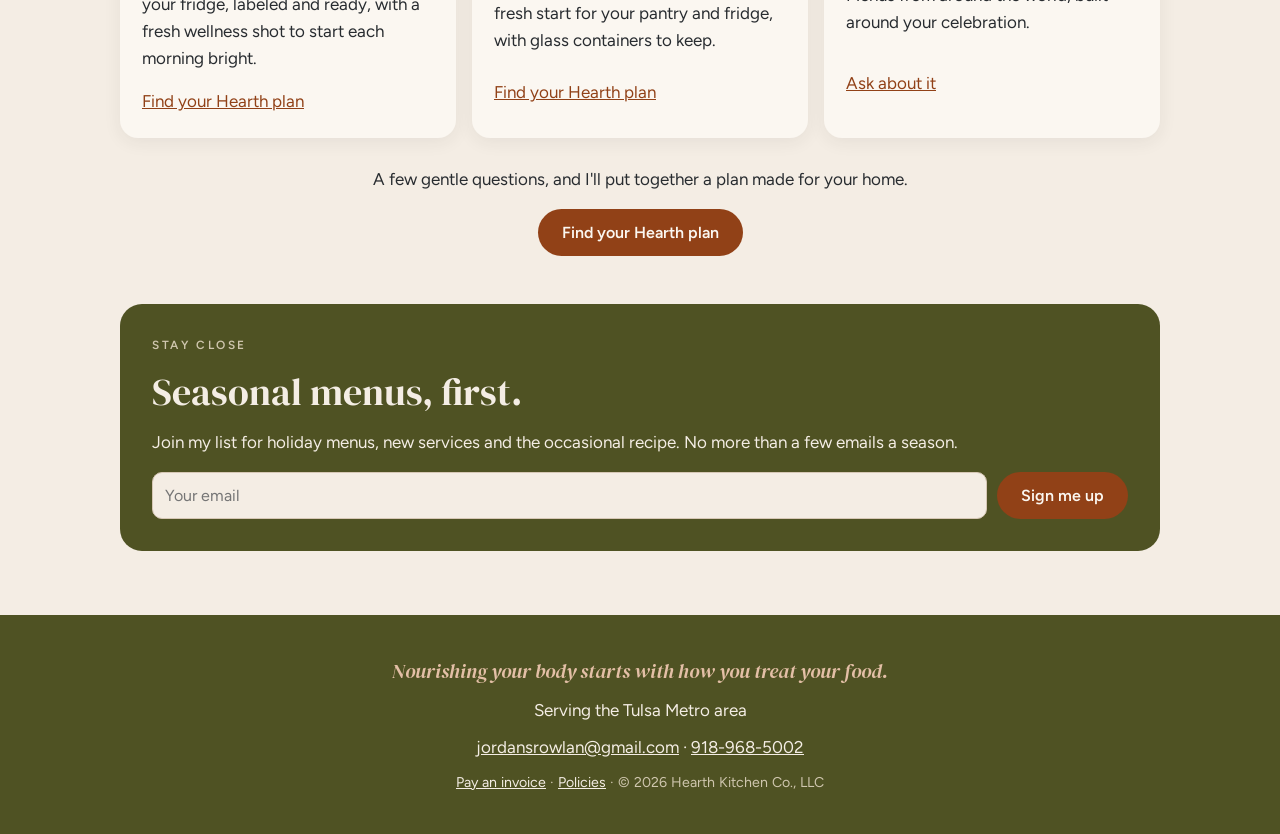
==== commit c5ca7748: "Thanksgiving delivered: thank customers and announce Christmas pre-orders next week Co-Authored-By: " ====
--- a/index.html
+++ b/index.html
@@ -13,7 +13,7 @@
 </head>
 <body>
 <a class="skip" href="#main">Skip to content</a>
-<a class="announce" href="thanksgiving.html"><b>Thank you for a full Thanksgiving table!</b> Pre-orders are closed &middot; See what's next &rarr;</a>
+<a class="announce" href="thanksgiving.html"><b>Thanksgiving is delivered. Thank you!</b> Christmas pre-orders open next week &middot; Get on the list &rarr;</a>
 <div class="wrap">
 <header class="site-head">
   <a class="brand" href="index.html" aria-label="Hearth Kitchen Co. home"><svg viewBox="0 0 120 92" role="img" aria-label="Hearth"><g transform="translate(0,0) scale(.62) translate(36,0)"><path d="M60 4c6 9 15 15 15 27 0 9-7 15-15 15s-15-6-15-15c0-6 3-10 6-13 0 5 3 8 6 8-3-8 0-16 3-22z" fill="currentColor"/></g><text x="60" y="66" text-anchor="middle" font-family="DM Serif Display, Georgia, serif" font-size="30" fill="currentColor">Hearth</text><line x1="30" y1="76" x2="90" y2="76" stroke="currentColor" stroke-width="1.4"/></svg></a>
@@ -41,9 +41,9 @@
 <section class="feature" aria-labelledby="tg-feature">
   <div class="stack">
     <div class="label">Thanksgiving</div>
-    <h2 id="tg-feature">Thank you for trusting me with your table.</h2>
-    <p>Thanksgiving pre-orders are closed, and I'm so grateful to every family who ordered. Your turkey, sides and pies are being cooked in small batches and will arrive chilled on Wednesday, Nov 25, with a delivery window texted to you ahead of time.</p>
-    <p>Missed it this year? Join my list below to hear about holiday menus first, or get in touch about a holiday gathering of your own.</p>
+    <h2 id="tg-feature">Thank you so much for your support.</h2>
+    <p>Every Thanksgiving order has been delivered! I'm so grateful to each family who trusted me with a piece of their holiday table. Your support means the world to me and to Hearth Kitchen Co.</p>
+    <p><b>Christmas pre-orders open next week!</b> Join my list below so you're the first to see the menu, or get in touch about a holiday gathering of your own.</p>
     <p><a class="btn" href="contact.html">Plan a holiday gathering</a></p>
   </div>
 </section>
